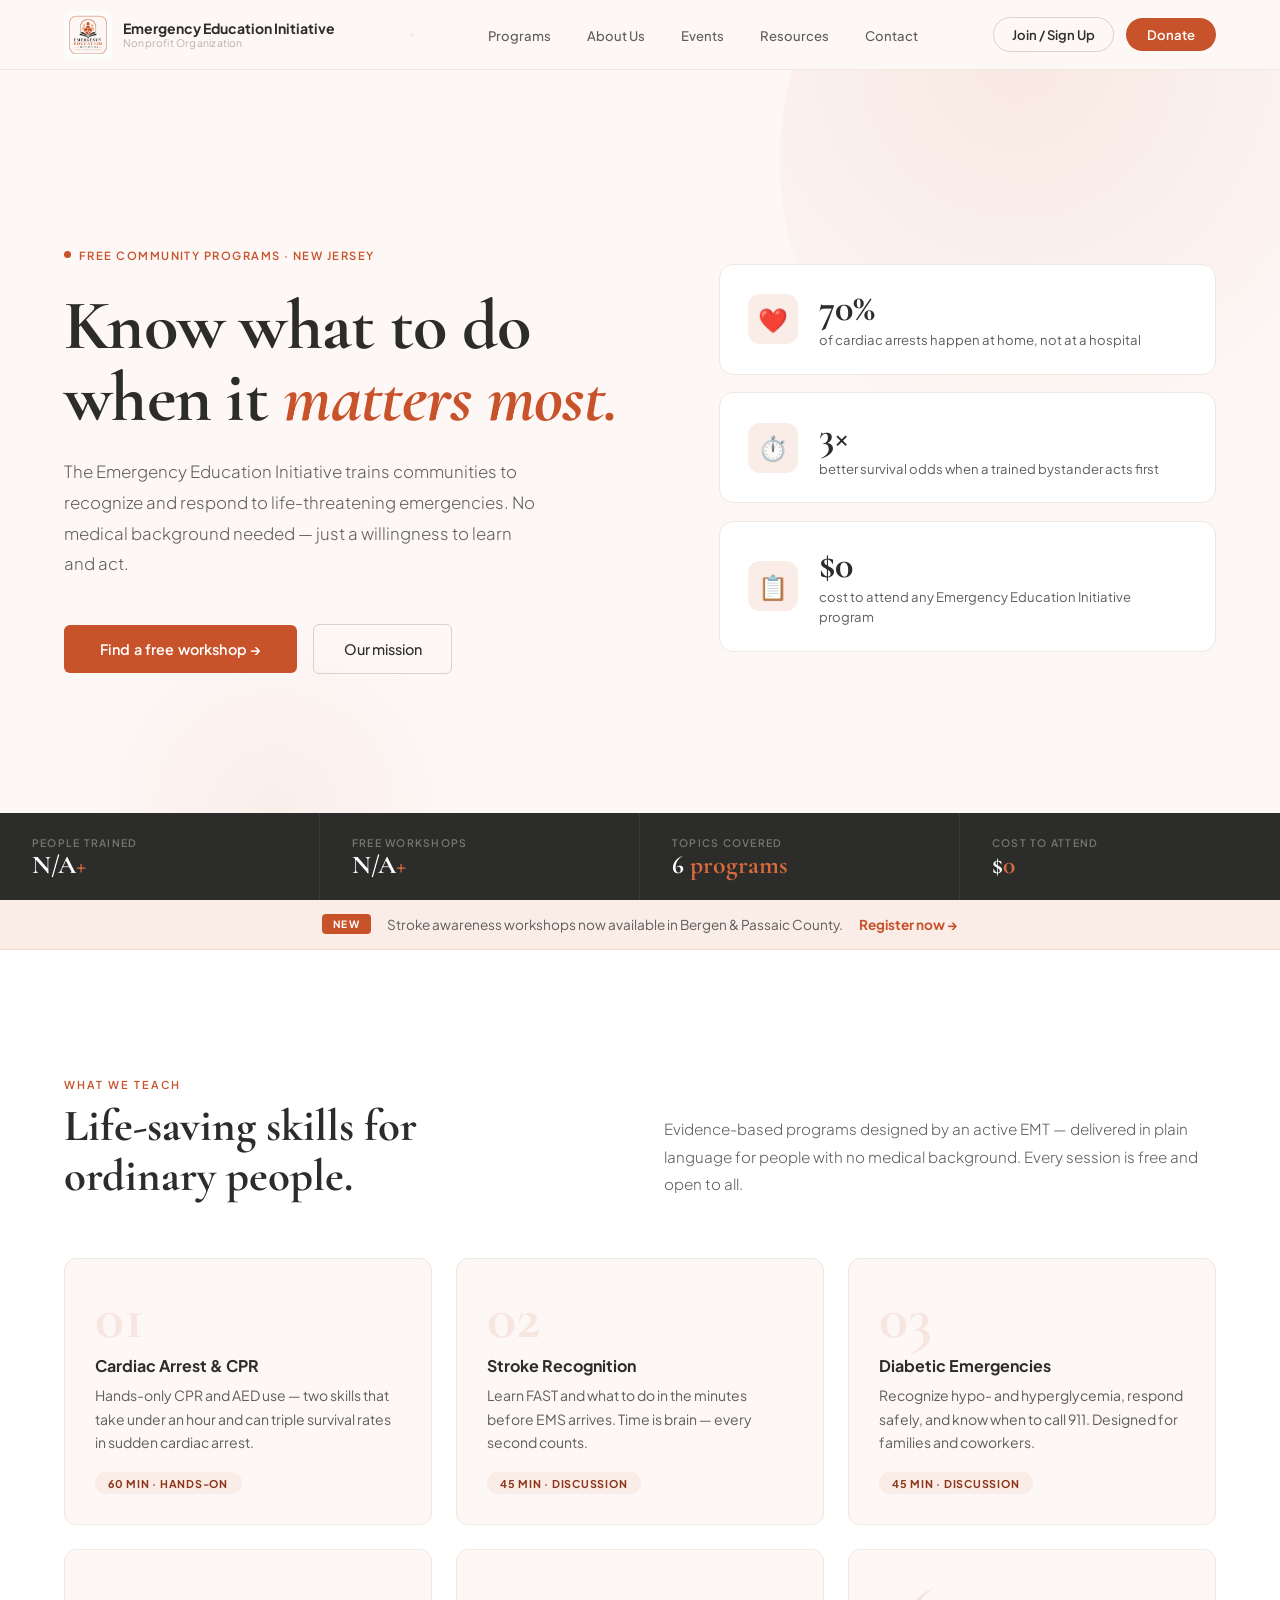
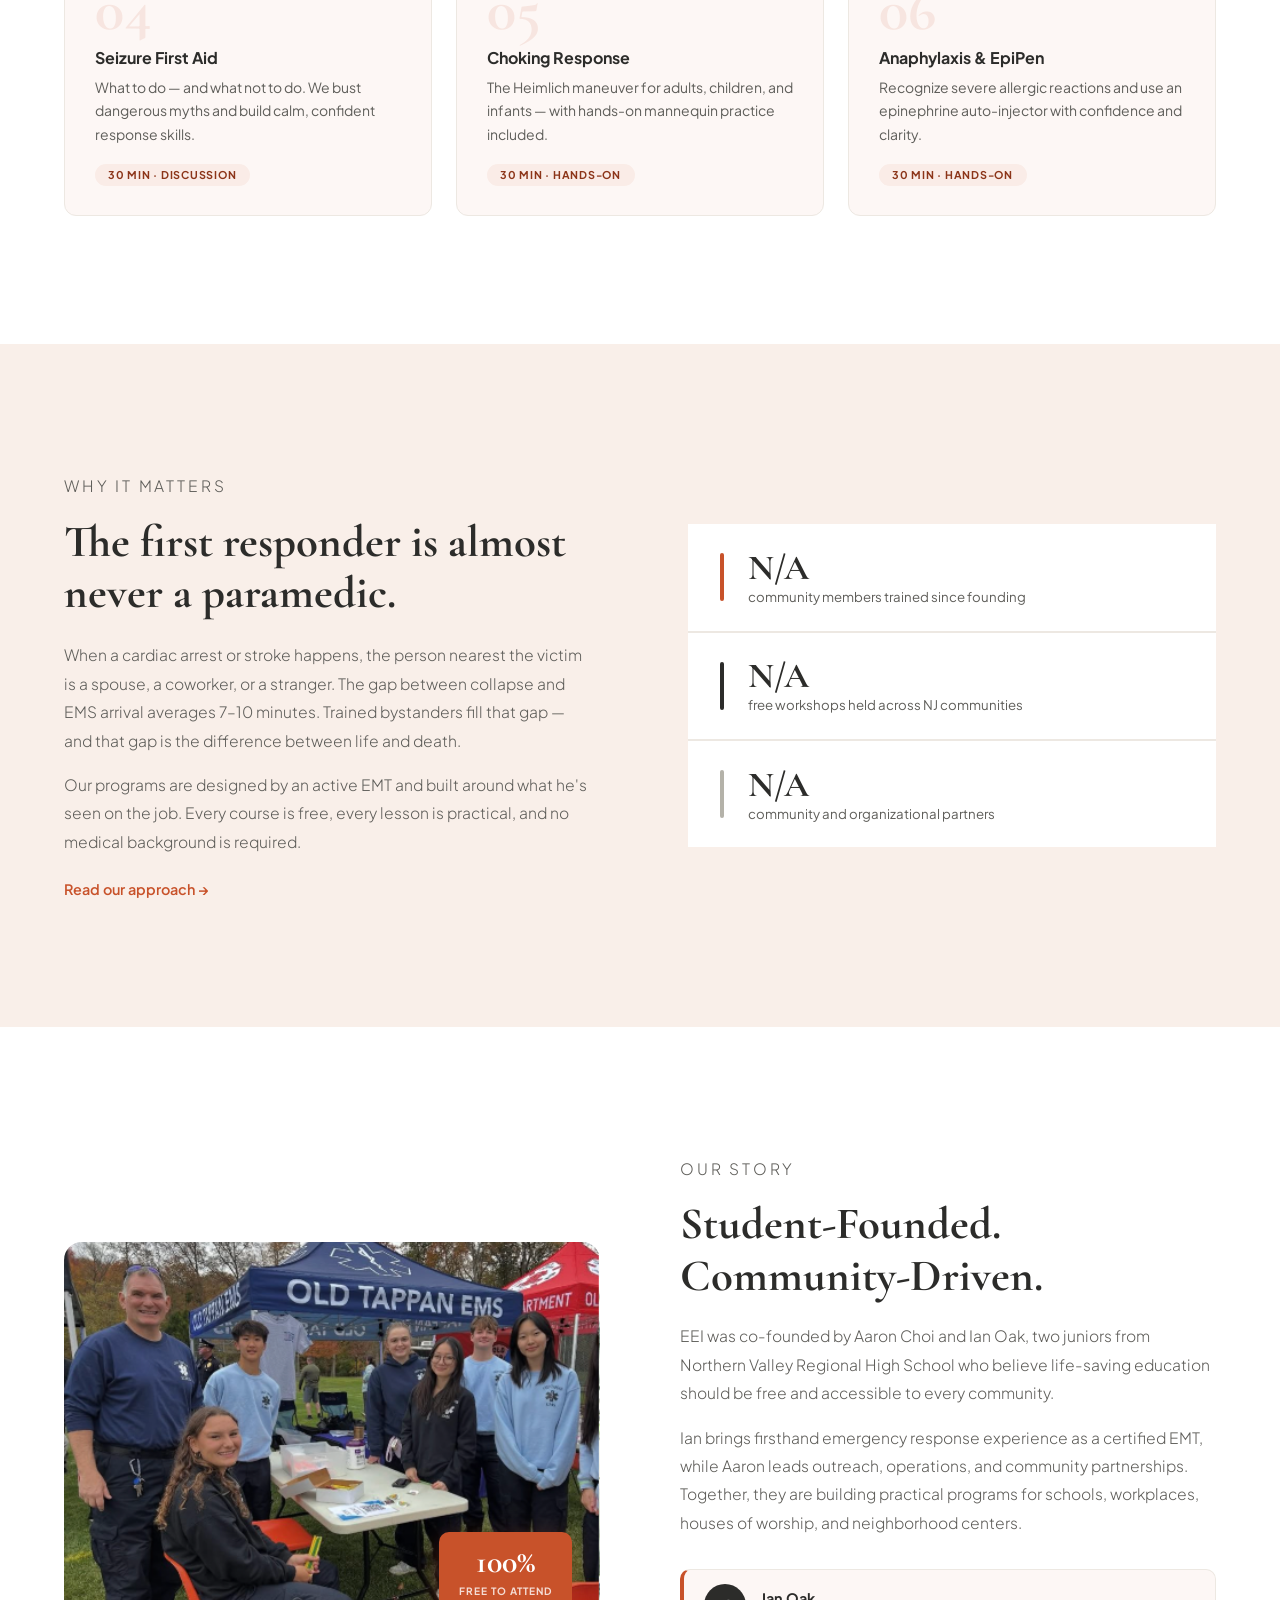
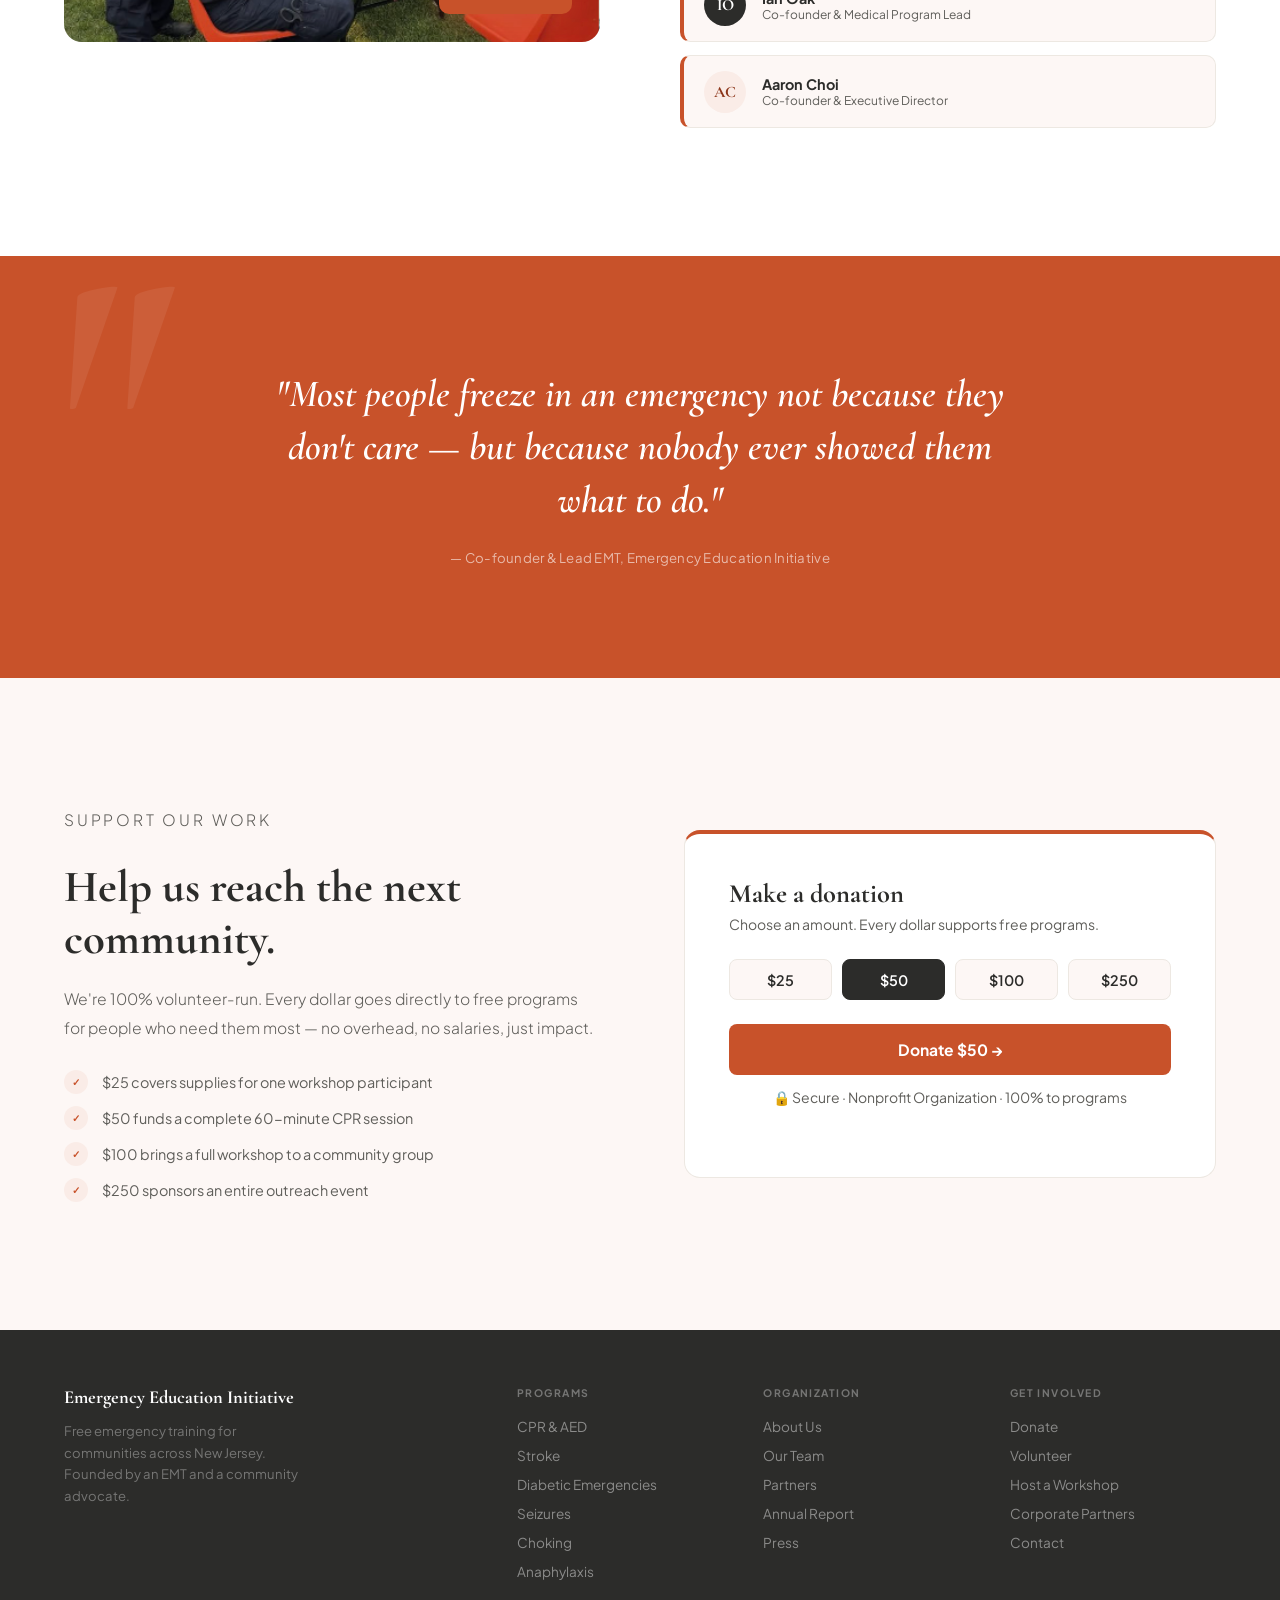
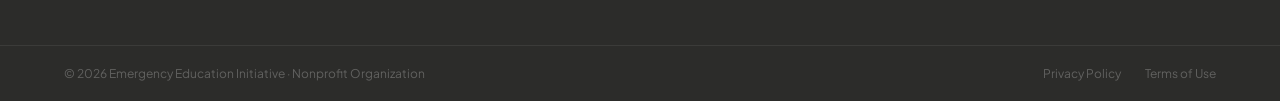
==== index.html @ 854fc61e "Add favicon and wire up the contact form to send real email Adds a square favicon/apple-touch-icon g" ====
<!DOCTYPE html>
<html lang="en">
<head>
<meta charset="UTF-8">
<meta name="viewport" content="width=device-width, initial-scale=1.0">
<title>Emergency Education Initiative</title>
<link rel="icon" type="image/png" href="images/favicon.png">
<link rel="apple-touch-icon" href="images/apple-touch-icon.png">
<link rel="preconnect" href="https://fonts.googleapis.com">
<link href="https://fonts.googleapis.com/css2?family=Cormorant+Garamond:ital,wght@0,400;0,600;0,700;1,400;1,600;1,700&family=Plus+Jakarta+Sans:wght@300;400;500;600;700&display=swap" rel="stylesheet">
<style>
*,*::before,*::after{box-sizing:border-box;margin:0;padding:0}
:root{
  --slate:#2C2C2A;
  --slate-mid:#5F5E5A;
  --slate-light:#B4B2A9;
  --slate-tint:#F1EFE8;
  --coral:#C8522A;
  --coral-dark:#8C3519;
  --coral-mid:#D96A3E;
  --coral-light:#EDA07E;
  --coral-tint:#FAECE7;
  --blush:#FDF7F5;
  --blush-mid:#F9EFE9;
  --white:#ffffff;
  --border:#EDE8E2;
  --border-strong:#D9D2C8;
}
html{scroll-behavior:smooth}
body{font-family:'Plus Jakarta Sans',sans-serif;background:var(--blush);color:var(--slate);overflow-x:hidden}

nav{
  position:fixed;top:0;left:0;right:0;z-index:100;
  background:rgba(253,247,245,0.97);backdrop-filter:blur(12px);
  border-bottom:1px solid var(--border);
  height:70px;display:flex;align-items:center;justify-content:space-between;
  padding:0 4rem;
}
.nav-brand{display:flex;align-items:center;gap:11px;text-decoration:none}
.nav-logo{width:48px;height:48px;object-fit:contain;display:block;flex-shrink:0;border-radius:8px}
.nav-wordmark{font-size:.875rem;font-weight:700;color:var(--slate);line-height:1.2}
.nav-wordmark small{display:block;font-size:.65rem;font-weight:400;color:var(--slate-light);letter-spacing:.02em}
.nav-links{display:flex;gap:2.25rem;list-style:none}
.nav-links a{font-size:.82rem;font-weight:500;color:var(--slate-mid);text-decoration:none;transition:color .2s}
.nav-links a:hover{color:var(--slate)}
.nav-actions{display:flex;gap:.75rem;align-items:center}
.btn-ghost-nav{font-size:.82rem;font-weight:600;color:var(--slate);background:none;border:1.5px solid var(--border-strong);padding:.5rem 1.15rem;cursor:pointer;border-radius:999px;transition:all .2s;text-decoration:none}
.btn-ghost-nav:hover{border-color:var(--slate-mid)}
.btn-coral-nav{font-size:.82rem;font-weight:600;color:var(--white);background:var(--coral);border:none;padding:.5rem 1.3rem;cursor:pointer;border-radius:999px;transition:background .2s;text-decoration:none}
.btn-coral-nav:hover{background:var(--coral-dark)}

.hero{padding-top:70px;min-height:100vh;background:var(--blush);position:relative;overflow:hidden;display:grid;grid-template-rows:1fr auto}
.hero-bg-circle{position:absolute;top:-180px;right:-180px;width:680px;height:680px;border-radius:50%;background:radial-gradient(circle at 35% 35%,rgba(200,82,42,0.09),transparent 65%);pointer-events:none}
.hero-bg-circle2{position:absolute;bottom:-120px;left:5%;width:420px;height:420px;border-radius:50%;background:radial-gradient(circle,rgba(200,82,42,0.05),transparent 65%);pointer-events:none}
.hero-body{display:grid;grid-template-columns:1.1fr 0.9fr;gap:3rem;padding:5.5rem 4rem 3.5rem;align-items:center;position:relative;z-index:1}
.hero-left{animation:fadeUp .85s ease both}
.hero-eyebrow{display:inline-flex;align-items:center;gap:8px;font-size:.7rem;font-weight:600;letter-spacing:.13em;text-transform:uppercase;color:var(--coral);margin-bottom:1.75rem}
.hero-eyebrow-dot{width:7px;height:7px;border-radius:50%;background:var(--coral);animation:blink 2.4s ease-in-out infinite}
.hero-h1{font-family:'Cormorant Garamond',serif;font-size:clamp(3.2rem,5.5vw,5.4rem);font-weight:700;line-height:1.02;color:var(--slate);margin-bottom:1.5rem;letter-spacing:-.01em}
.hero-h1 .italic{font-style:italic;color:var(--coral)}
.hero-desc{font-size:1.05rem;font-weight:300;line-height:1.82;color:var(--slate-mid);max-width:480px;margin-bottom:2.75rem}
.hero-ctas{display:flex;gap:1rem;align-items:center;flex-wrap:wrap}
.btn-primary{display:inline-block;background:var(--coral);color:var(--white);border:none;padding:.95rem 2.25rem;cursor:pointer;font-family:'Plus Jakarta Sans',sans-serif;font-size:.9rem;font-weight:600;border-radius:6px;transition:all .22s;letter-spacing:.01em;text-decoration:none}
.btn-primary:hover{background:var(--coral-dark);transform:translateY(-2px);box-shadow:0 8px 24px rgba(200,82,42,.25)}
.btn-secondary{display:inline-block;background:transparent;color:var(--slate);border:1.5px solid var(--border-strong);padding:.95rem 1.85rem;cursor:pointer;font-family:'Plus Jakarta Sans',sans-serif;font-size:.9rem;font-weight:500;border-radius:6px;transition:all .22s;text-decoration:none}
.btn-secondary:hover{border-color:var(--slate-mid)}
.hero-right{display:flex;flex-direction:column;gap:1.1rem;animation:fadeUp .85s .18s ease both}
.stat-card{background:var(--white);border:1px solid var(--border);border-radius:14px;padding:1.5rem 1.75rem;display:flex;align-items:center;gap:1.3rem;transition:box-shadow .22s,border-color .22s}
.stat-card:hover{box-shadow:0 8px 28px rgba(0,0,0,.07);border-color:var(--coral-light)}
.stat-icon-box{width:50px;height:50px;border-radius:12px;background:var(--coral-tint);display:flex;align-items:center;justify-content:center;font-size:1.5rem;flex-shrink:0}
.stat-number{font-family:'Cormorant Garamond',serif;font-size:2.4rem;font-weight:700;color:var(--slate);line-height:1}
.stat-desc{font-size:.82rem;color:var(--slate-mid);line-height:1.5;margin-top:3px}
.hero-strip{display:grid;grid-template-columns:repeat(4,1fr);background:var(--slate);position:relative;z-index:1}
.hs-cell{padding:1.4rem 2rem;border-right:1px solid rgba(255,255,255,.07);display:flex;flex-direction:column;gap:.2rem}
.hs-cell:last-child{border:none}
.hs-label{font-size:.65rem;font-weight:600;letter-spacing:.12em;text-transform:uppercase;color:rgba(255,255,255,.35)}
.hs-val{font-family:'Cormorant Garamond',serif;font-size:1.6rem;font-weight:700;color:var(--white);line-height:1}
.hs-val span{color:var(--coral-mid)}

.announce{background:var(--coral-tint);border-bottom:1px solid rgba(200,82,42,.15);padding:.9rem 4rem;display:flex;align-items:center;justify-content:center;gap:1rem}
.ann-badge{background:var(--coral);color:var(--white);font-size:.63rem;font-weight:700;letter-spacing:.1em;text-transform:uppercase;padding:.25rem .7rem;border-radius:4px;flex-shrink:0}
.ann-text{font-size:.85rem;color:var(--slate-mid)}
.ann-link{font-size:.85rem;font-weight:700;color:var(--coral);text-decoration:none;white-space:nowrap}
.ann-link:hover{color:var(--coral-dark)}

.programs{padding:8rem 4rem;background:var(--white)}
.section-eyebrow{font-size:.68rem;font-weight:600;letter-spacing:.18em;text-transform:uppercase;color:var(--coral);margin-bottom:.65rem}
.section-h2{font-family:'Cormorant Garamond',serif;font-size:clamp(2rem,3.5vw,3.2rem);font-weight:700;color:var(--slate);line-height:1.12}
.programs-header{display:grid;grid-template-columns:1fr 1fr;gap:3rem;align-items:end;margin-bottom:3.5rem}
.programs-header-right{font-size:.95rem;font-weight:300;line-height:1.8;color:var(--slate-mid);padding-bottom:.25rem}
.prog-grid{display:grid;grid-template-columns:repeat(3,1fr);gap:1.5rem}
.prog-card{border:1.5px solid var(--border);border-radius:12px;padding:1.85rem;position:relative;overflow:hidden;transition:all .25s;cursor:default;background:var(--blush)}
.prog-card::after{content:'';position:absolute;bottom:0;left:0;right:0;height:3px;background:linear-gradient(90deg,var(--coral),var(--coral-light));transform:scaleX(0);transform-origin:left;transition:transform .3s ease}
.prog-card:hover{transform:translateY(-4px);box-shadow:0 12px 32px rgba(0,0,0,.07);border-color:var(--coral-light);background:var(--white)}
.prog-card:hover::after{transform:scaleX(1)}
.prog-card-num{font-family:'Cormorant Garamond',serif;font-size:3.8rem;font-weight:700;color:rgba(200,82,42,.1);line-height:1;margin-bottom:.4rem}
.prog-card h3{font-size:1rem;font-weight:700;color:var(--slate);margin-bottom:.5rem}
.prog-card p{font-size:.875rem;color:var(--slate-mid);line-height:1.68}
.prog-pill{display:inline-flex;align-items:center;margin-top:1.1rem;font-size:.67rem;font-weight:700;letter-spacing:.07em;text-transform:uppercase;background:var(--coral-tint);color:var(--coral-dark);padding:.28rem .85rem;border-radius:999px}

.why{padding:8rem 4rem;background:var(--blush-mid);display:grid;grid-template-columns:1fr 1fr;gap:6rem;align-items:center}
.why-left h2{font-family:'Cormorant Garamond',serif;font-size:clamp(2rem,3.5vw,3rem);font-weight:700;color:var(--slate);line-height:1.15;margin-bottom:1.35rem}
.why-left p{font-size:.975rem;font-weight:300;line-height:1.82;color:var(--slate-mid);margin-bottom:1rem}
.learn-link{display:inline-flex;align-items:center;gap:.5rem;font-size:.9rem;font-weight:600;color:var(--coral);text-decoration:none;margin-top:.5rem;transition:gap .2s}
.learn-link:hover{gap:.85rem}
.why-right{display:flex;flex-direction:column;gap:2px;background:var(--border)}
.why-stat{background:var(--white);padding:1.6rem 2rem;display:flex;align-items:center;gap:1.5rem}
.why-bar{width:4px;height:48px;border-radius:2px;flex-shrink:0}
.why-bar-coral{background:var(--coral)}
.why-bar-slate{background:var(--slate)}
.why-bar-light{background:var(--slate-light)}
.why-stat-num{font-family:'Cormorant Garamond',serif;font-size:2.2rem;font-weight:700;color:var(--slate);line-height:1}
.why-stat-label{font-size:.83rem;color:var(--slate-mid);margin-top:3px}

.about{padding:8rem 4rem;background:var(--white);display:grid;grid-template-columns:1fr 1fr;gap:5rem;align-items:center}
.about-visual{position:relative}
.about-img{background:var(--slate);border-radius:18px;height:400px;display:flex;align-items:center;justify-content:center;position:relative;overflow:hidden}
.about-img img{width:100%;height:100%;object-fit:cover;display:block}
.about-img-texture{position:absolute;inset:0;background-image:radial-gradient(circle,rgba(255,255,255,.05) 1px,transparent 1px);background-size:22px 22px}
.about-img-letter{font-family:'Cormorant Garamond',serif;font-size:11rem;font-weight:700;font-style:italic;color:rgba(255,255,255,.06);user-select:none;position:relative;z-index:1}
.about-badge{position:absolute;bottom:1.75rem;right:1.75rem;background:var(--coral);border-radius:10px;padding:.9rem 1.25rem;text-align:center;box-shadow:0 8px 24px rgba(200,82,42,.35)}
.about-badge strong{display:block;font-family:'Cormorant Garamond',serif;font-size:2rem;font-weight:700;color:var(--white);line-height:1}
.about-badge span{font-size:.63rem;font-weight:700;color:rgba(255,255,255,.8);letter-spacing:.1em;text-transform:uppercase}
.about-img::before{content:'';position:absolute;inset:-12px;border-radius:22px;border:1.5px solid var(--coral-tint);z-index:-1}
.about-text h2{font-family:'Cormorant Garamond',serif;font-size:clamp(2rem,3.5vw,3rem);font-weight:700;color:var(--slate);line-height:1.15;margin-bottom:1.25rem}
.about-text p{font-size:.975rem;font-weight:300;line-height:1.82;color:var(--slate-mid);margin-bottom:1rem}
.founders{display:flex;flex-direction:column;gap:.85rem;margin-top:2rem}
.founder-card{display:flex;align-items:center;gap:1rem;background:var(--blush);border:1px solid var(--border);border-radius:10px;padding:.9rem 1.25rem;border-left:4px solid var(--coral);transition:box-shadow .2s}
.founder-card:hover{box-shadow:0 4px 16px rgba(0,0,0,.06)}
.founder-av{width:42px;height:42px;border-radius:50%;display:flex;align-items:center;justify-content:center;font-family:'Cormorant Garamond',serif;font-size:1rem;font-weight:700;flex-shrink:0}
.av1{background:var(--slate);color:var(--white)}
.av2{background:var(--coral-tint);color:var(--coral-dark)}
.founder-name{font-size:.9rem;font-weight:700;color:var(--slate)}
.founder-role{font-size:.75rem;color:var(--slate-mid)}

.pullquote{background:var(--coral);padding:7rem 4rem;text-align:center;position:relative;overflow:hidden}
.pq-deco{position:absolute;left:2.5rem;top:-2rem;font-family:'Cormorant Garamond',serif;font-size:22rem;font-weight:700;font-style:italic;color:rgba(255,255,255,.07);line-height:1;pointer-events:none;user-select:none}
.pq-quote{font-family:'Cormorant Garamond',serif;font-style:italic;font-size:clamp(1.6rem,3vw,2.6rem);font-weight:600;color:var(--white);max-width:740px;margin:0 auto 1.35rem;line-height:1.38;position:relative;z-index:1}
.pq-attr{font-size:.83rem;color:rgba(255,255,255,.6);position:relative;z-index:1;letter-spacing:.02em}

.donate{padding:8rem 4rem;background:var(--blush);display:grid;grid-template-columns:1fr 1fr;gap:5.5rem;align-items:center}
.donate-left h2{font-family:'Cormorant Garamond',serif;font-size:clamp(2rem,3.5vw,3rem);font-weight:700;color:var(--slate);line-height:1.15;margin-bottom:1.25rem}
.donate-left p{font-size:.975rem;font-weight:300;line-height:1.82;color:var(--slate-mid);margin-bottom:1.75rem}
.impact-items{display:flex;flex-direction:column;gap:.75rem}
.impact-item{display:flex;align-items:center;gap:.9rem;font-size:.9rem;color:var(--slate-mid)}
.impact-check{width:24px;height:24px;border-radius:50%;background:var(--coral-tint);display:flex;align-items:center;justify-content:center;flex-shrink:0}
.impact-check::before{content:'✓';font-size:.65rem;font-weight:800;color:var(--coral)}
.donate-right{background:var(--white);border:1.5px solid var(--border);border-radius:16px;padding:2.75rem;border-top:4px solid var(--coral)}
.donate-right h3{font-family:'Cormorant Garamond',serif;font-size:1.65rem;font-weight:700;color:var(--slate);margin-bottom:.3rem}
.donate-right>p{font-size:.875rem;color:var(--slate-mid);margin-bottom:1.65rem}
.tiers{display:grid;grid-template-columns:repeat(4,1fr);gap:.6rem;margin-bottom:1.5rem}
.tier{padding:.65rem .25rem;border:1.5px solid var(--border);background:var(--blush);cursor:pointer;text-align:center;font-family:'Plus Jakarta Sans',sans-serif;font-size:.9rem;font-weight:600;color:var(--slate);border-radius:8px;transition:all .2s}
.tier:hover,.tier.active{background:var(--slate);color:var(--white);border-color:var(--slate)}
.give-btn{display:block;width:100%;padding:1rem;background:var(--coral);color:var(--white);border:none;border-radius:8px;cursor:pointer;font-family:'Plus Jakarta Sans',sans-serif;font-size:.975rem;font-weight:700;transition:background .2s;text-align:center;text-decoration:none}
.give-btn:hover{background:var(--coral-dark)}
.secure{font-size:.72rem;color:var(--slate-light);text-align:center;margin-top:.85rem}

footer{background:var(--slate)}
.footer-main{padding:3.5rem 4rem;display:grid;grid-template-columns:2fr 1fr 1fr 1fr;gap:2.5rem}
.footer-brand p{font-family:'Cormorant Garamond',serif;font-size:1.15rem;font-weight:700;color:var(--white);margin-bottom:.75rem}
.footer-brand span{font-size:.82rem;color:rgba(255,255,255,.35);line-height:1.65;display:block;max-width:240px}
.footer-col h4{font-size:.65rem;font-weight:700;letter-spacing:.14em;text-transform:uppercase;color:rgba(255,255,255,.35);margin-bottom:1rem}
.footer-col ul{list-style:none}
.footer-col li{margin-bottom:.5rem}
.footer-col a{font-size:.85rem;color:rgba(255,255,255,.45);text-decoration:none;transition:color .2s}
.footer-col a:hover{color:rgba(255,255,255,.85)}
.footer-bottom{border-top:1px solid rgba(255,255,255,.07);padding:1.25rem 4rem;display:flex;justify-content:space-between;align-items:center}
.footer-bottom p,.footer-bottom a{font-size:.75rem;color:rgba(255,255,255,.25);text-decoration:none}
.footer-bottom a:hover{color:rgba(255,255,255,.5)}
.fb-links{display:flex;gap:1.5rem}

@keyframes fadeUp{from{opacity:0;transform:translateY(22px)}to{opacity:1;transform:translateY(0)}}
@keyframes blink{0%,100%{opacity:1}50%{opacity:.3}}
</style>
<link rel="stylesheet" href="css/responsive.css">
</head>
<body>

<nav>
  <a class="nav-brand" href="index.html">
    <img class="nav-logo" src="images/logo.png" alt="Emergency Education Initiative logo">
    <div class="nav-wordmark">Emergency Education Initiative<small>Nonprofit Organization</small></div>
  </a>
  <button class="nav-toggle" aria-label="Toggle menu" aria-expanded="false"><span></span><span></span><span></span></button>
  <ul class="nav-links">
    <li><a href="programs.html">Programs</a></li>
    <li><a href="about.html">About Us</a></li>
    <li><a href="events.html">Events</a></li>
    <li><a href="resources.html">Resources</a></li>
    <li><a href="contact.html">Contact</a></li>
  </ul>
  <div class="nav-actions">
    <a href="contact.html" class="btn-ghost-nav">Join / Sign Up</a>
    <a href="donate.html" class="btn-coral-nav">Donate</a>
  </div>
</nav>

<section class="hero">
  <div class="hero-bg-circle"></div>
  <div class="hero-bg-circle2"></div>
  <div class="hero-body">
    <div class="hero-left">
      <div class="hero-eyebrow">
        <span class="hero-eyebrow-dot"></span>
        Free community programs · New Jersey
      </div>
      <h1 class="hero-h1">Know what to do<br>when it <span class="italic">matters most.</span></h1>
      <p class="hero-desc">The Emergency Education Initiative trains communities to recognize and respond to life-threatening emergencies. No medical background needed — just a willingness to learn and act.</p>
      <div class="hero-ctas">
        <a href="events.html" class="btn-primary">Find a free workshop →</a>
        <a href="about.html" class="btn-secondary">Our mission</a>
      </div>
    </div>
    <div class="hero-right">
      <div class="stat-card">
        <div class="stat-icon-box">❤️</div>
        <div><div class="stat-number">70%</div><div class="stat-desc">of cardiac arrests happen at home, not at a hospital</div></div>
      </div>
      <div class="stat-card">
        <div class="stat-icon-box">⏱️</div>
        <div><div class="stat-number">3×</div><div class="stat-desc">better survival odds when a trained bystander acts first</div></div>
      </div>
      <div class="stat-card">
        <div class="stat-icon-box">📋</div>
        <div><div class="stat-number">$0</div><div class="stat-desc">cost to attend any Emergency Education Initiative program</div></div>
      </div>
    </div>
  </div>
  <div class="hero-strip">
    <div class="hs-cell"><div class="hs-label">People trained</div><div class="hs-val">N/A<span>+</span></div></div>
    <div class="hs-cell"><div class="hs-label">Free workshops</div><div class="hs-val">N/A<span>+</span></div></div>
    <div class="hs-cell"><div class="hs-label">Topics covered</div><div class="hs-val">6<span> programs</span></div></div>
    <div class="hs-cell"><div class="hs-label">Cost to attend</div><div class="hs-val">$<span>0</span></div></div>
  </div>
</section>

<div class="announce">
  <span class="ann-badge">New</span>
  <span class="ann-text">Stroke awareness workshops now available in Bergen &amp; Passaic County.</span>
  <a href="contact.html" class="ann-link">Register now →</a>
</div>

<section class="programs">
  <div class="programs-header">
    <div>
      <p class="section-eyebrow">What we teach</p>
      <h2 class="section-h2">Life-saving skills for<br>ordinary people.</h2>
    </div>
    <p class="programs-header-right">Evidence-based programs designed by an active EMT — delivered in plain language for people with no medical background. Every session is free and open to all.</p>
  </div>
  <div class="prog-grid">
    <div class="prog-card"><div class="prog-card-num">01</div><h3>Cardiac Arrest &amp; CPR</h3><p>Hands-only CPR and AED use — two skills that take under an hour and can triple survival rates in sudden cardiac arrest.</p><span class="prog-pill">60 min · Hands-on</span></div>
    <div class="prog-card"><div class="prog-card-num">02</div><h3>Stroke Recognition</h3><p>Learn FAST and what to do in the minutes before EMS arrives. Time is brain — every second counts.</p><span class="prog-pill">45 min · Discussion</span></div>
    <div class="prog-card"><div class="prog-card-num">03</div><h3>Diabetic Emergencies</h3><p>Recognize hypo- and hyperglycemia, respond safely, and know when to call 911. Designed for families and coworkers.</p><span class="prog-pill">45 min · Discussion</span></div>
    <div class="prog-card"><div class="prog-card-num">04</div><h3>Seizure First Aid</h3><p>What to do — and what not to do. We bust dangerous myths and build calm, confident response skills.</p><span class="prog-pill">30 min · Discussion</span></div>
    <div class="prog-card"><div class="prog-card-num">05</div><h3>Choking Response</h3><p>The Heimlich maneuver for adults, children, and infants — with hands-on mannequin practice included.</p><span class="prog-pill">30 min · Hands-on</span></div>
    <div class="prog-card"><div class="prog-card-num">06</div><h3>Anaphylaxis &amp; EpiPen</h3><p>Recognize severe allergic reactions and use an epinephrine auto-injector with confidence and clarity.</p><span class="prog-pill">30 min · Hands-on</span></div>
  </div>
</section>

<section class="why">
  <div class="why-left">
    <p class="section-eyebrow">Why it matters</p>
    <h2>The first responder is almost never a paramedic.</h2>
    <p>When a cardiac arrest or stroke happens, the person nearest the victim is a spouse, a coworker, or a stranger. The gap between collapse and EMS arrival averages 7–10 minutes. Trained bystanders fill that gap — and that gap is the difference between life and death.</p>
    <p>Our programs are designed by an active EMT and built around what he's seen on the job. Every course is free, every lesson is practical, and no medical background is required.</p>
    <a href="about.html" class="learn-link">Read our approach →</a>
  </div>
  <div class="why-right">
    <div class="why-stat"><div class="why-bar why-bar-coral"></div><div><div class="why-stat-num">N/A</div><div class="why-stat-label">community members trained since founding</div></div></div>
    <div class="why-stat"><div class="why-bar why-bar-slate"></div><div><div class="why-stat-num">N/A</div><div class="why-stat-label">free workshops held across NJ communities</div></div></div>
    <div class="why-stat"><div class="why-bar why-bar-light"></div><div><div class="why-stat-num">N/A</div><div class="why-stat-label">community and organizational partners</div></div></div>
  </div>
</section>

<section class="about">
  <div class="about-visual">
    <div class="about-img">
      <img src="images/event1.jpg" alt="EEI team at Old Tappan EMS event">
      <div class="about-badge"><strong>100%</strong><span>Free to attend</span></div>
    </div>
  </div>
  <div class="about-text">
    <p class="section-eyebrow">Our story</p>
    <h2>Student-Founded. Community-Driven.</h2>
    <p>EEI was co-founded by Aaron Choi and Ian Oak, two juniors from Northern Valley Regional High School who believe life-saving education should be free and accessible to every community.</p>
    <p>Ian brings firsthand emergency response experience as a certified EMT, while Aaron leads outreach, operations, and community partnerships. Together, they are building practical programs for schools, workplaces, houses of worship, and neighborhood centers.</p>
    <div class="founders">
      <div class="founder-card"><div class="founder-av av1">IO</div><div><div class="founder-name">Ian Oak</div><div class="founder-role">Co-founder &amp; Medical Program Lead</div></div></div>
      <div class="founder-card"><div class="founder-av av2">AC</div><div><div class="founder-name">Aaron Choi</div><div class="founder-role">Co-founder &amp; Executive Director</div></div></div>
    </div>
  </div>
</section>

<section class="pullquote">
  <div class="pq-deco">"</div>
  <p class="pq-quote">"Most people freeze in an emergency not because they don't care — but because nobody ever showed them what to do."</p>
  <p class="pq-attr">— Co-founder &amp; Lead EMT, Emergency Education Initiative</p>
</section>

<section class="donate">
  <div class="donate-left">
    <p class="section-eyebrow">Support our work</p>
    <h2>Help us reach the next community.</h2>
    <p>We're 100% volunteer-run. Every dollar goes directly to free programs for people who need them most — no overhead, no salaries, just impact.</p>
    <div class="impact-items">
      <div class="impact-item"><div class="impact-check"></div>$25 covers supplies for one workshop participant</div>
      <div class="impact-item"><div class="impact-check"></div>$50 funds a complete 60-minute CPR session</div>
      <div class="impact-item"><div class="impact-check"></div>$100 brings a full workshop to a community group</div>
      <div class="impact-item"><div class="impact-check"></div>$250 sponsors an entire outreach event</div>
    </div>
  </div>
  <div class="donate-right">
    <h3>Make a donation</h3>
    <p>Choose an amount. Every dollar supports free programs.</p>
    <div class="tiers">
      <button class="tier">$25</button>
      <button class="tier active">$50</button>
      <button class="tier">$100</button>
      <button class="tier">$250</button>
    </div>
    <a href="donate.html" class="give-btn">Donate $50 →</a>
    <p class="secure">🔒 Secure · Nonprofit Organization · 100% to programs</p>
  </div>
</section>

<footer>
  <div class="footer-main">
    <div class="footer-brand">
      <p>Emergency Education Initiative</p>
      <span>Free emergency training for communities across New Jersey. Founded by an EMT and a community advocate.</span>
    </div>
    <div class="footer-col">
      <h4>Programs</h4>
      <ul>
        <li><a href="programs.html">CPR &amp; AED</a></li>
        <li><a href="programs.html">Stroke</a></li>
        <li><a href="programs.html">Diabetic Emergencies</a></li>
        <li><a href="programs.html">Seizures</a></li>
        <li><a href="programs.html">Choking</a></li>
        <li><a href="programs.html">Anaphylaxis</a></li>
      </ul>
    </div>
    <div class="footer-col">
      <h4>Organization</h4>
      <ul>
        <li><a href="about.html">About Us</a></li>
        <li><a href="about.html">Our Team</a></li>
        <li><a href="#">Partners</a></li>
        <li><a href="#">Annual Report</a></li>
        <li><a href="#">Press</a></li>
      </ul>
    </div>
    <div class="footer-col">
      <h4>Get Involved</h4>
      <ul>
        <li><a href="donate.html">Donate</a></li>
        <li><a href="contact.html">Volunteer</a></li>
        <li><a href="contact.html">Host a Workshop</a></li>
        <li><a href="#">Corporate Partners</a></li>
        <li><a href="contact.html">Contact</a></li>
      </ul>
    </div>
  </div>
  <div class="footer-bottom">
    <p>© 2026 Emergency Education Initiative · Nonprofit Organization</p>
    <div class="fb-links"><a href="#">Privacy Policy</a><a href="#">Terms of Use</a></div>
  </div>
</footer>

<script>
const tiers=document.querySelectorAll('.tier');
const giveBtn=document.querySelector('.give-btn');
tiers.forEach(t=>{
  t.addEventListener('click',()=>{
    tiers.forEach(x=>x.classList.remove('active'));
    t.classList.add('active');
    giveBtn.textContent=`Donate ${t.textContent} →`;
  });
});

document.querySelector('.nav-toggle').addEventListener('click',function(){
  const open=document.querySelector('nav').classList.toggle('nav-open');
  this.setAttribute('aria-expanded',open);
});
</script>
</body>
</html>
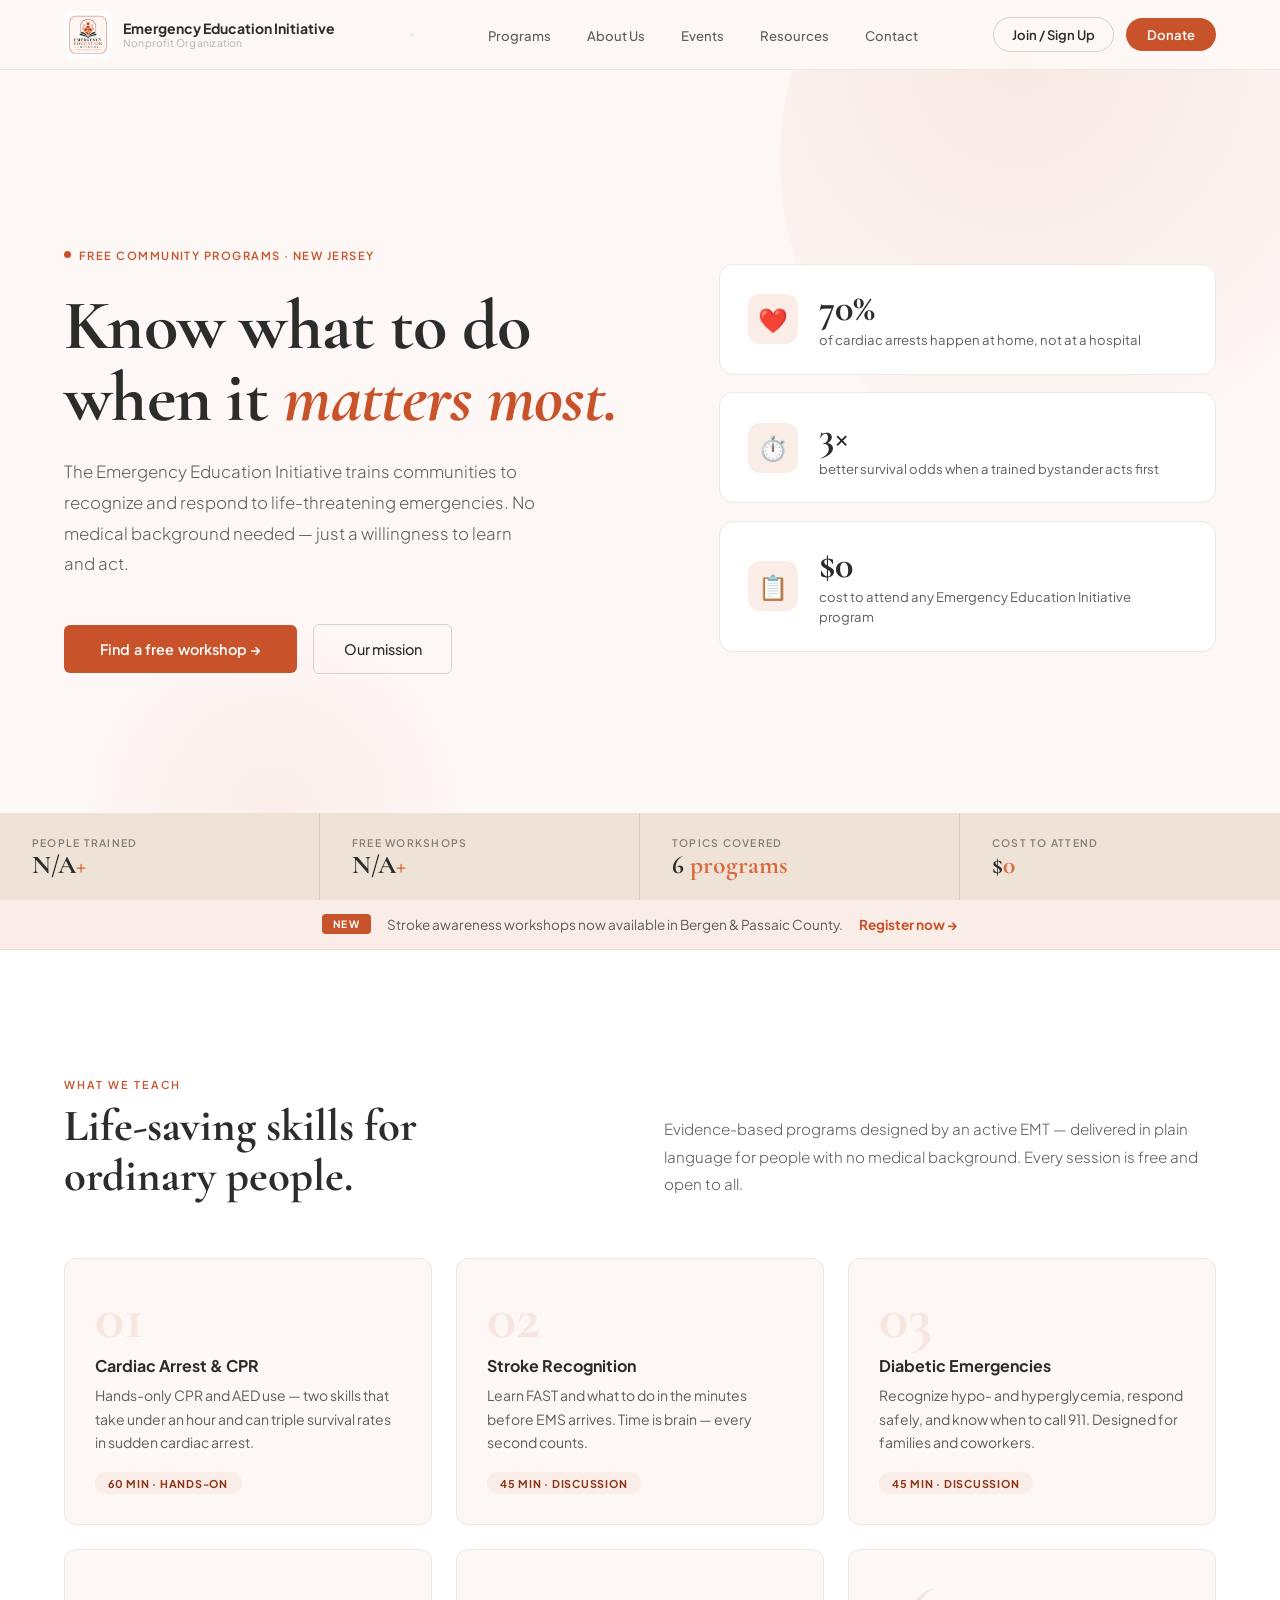
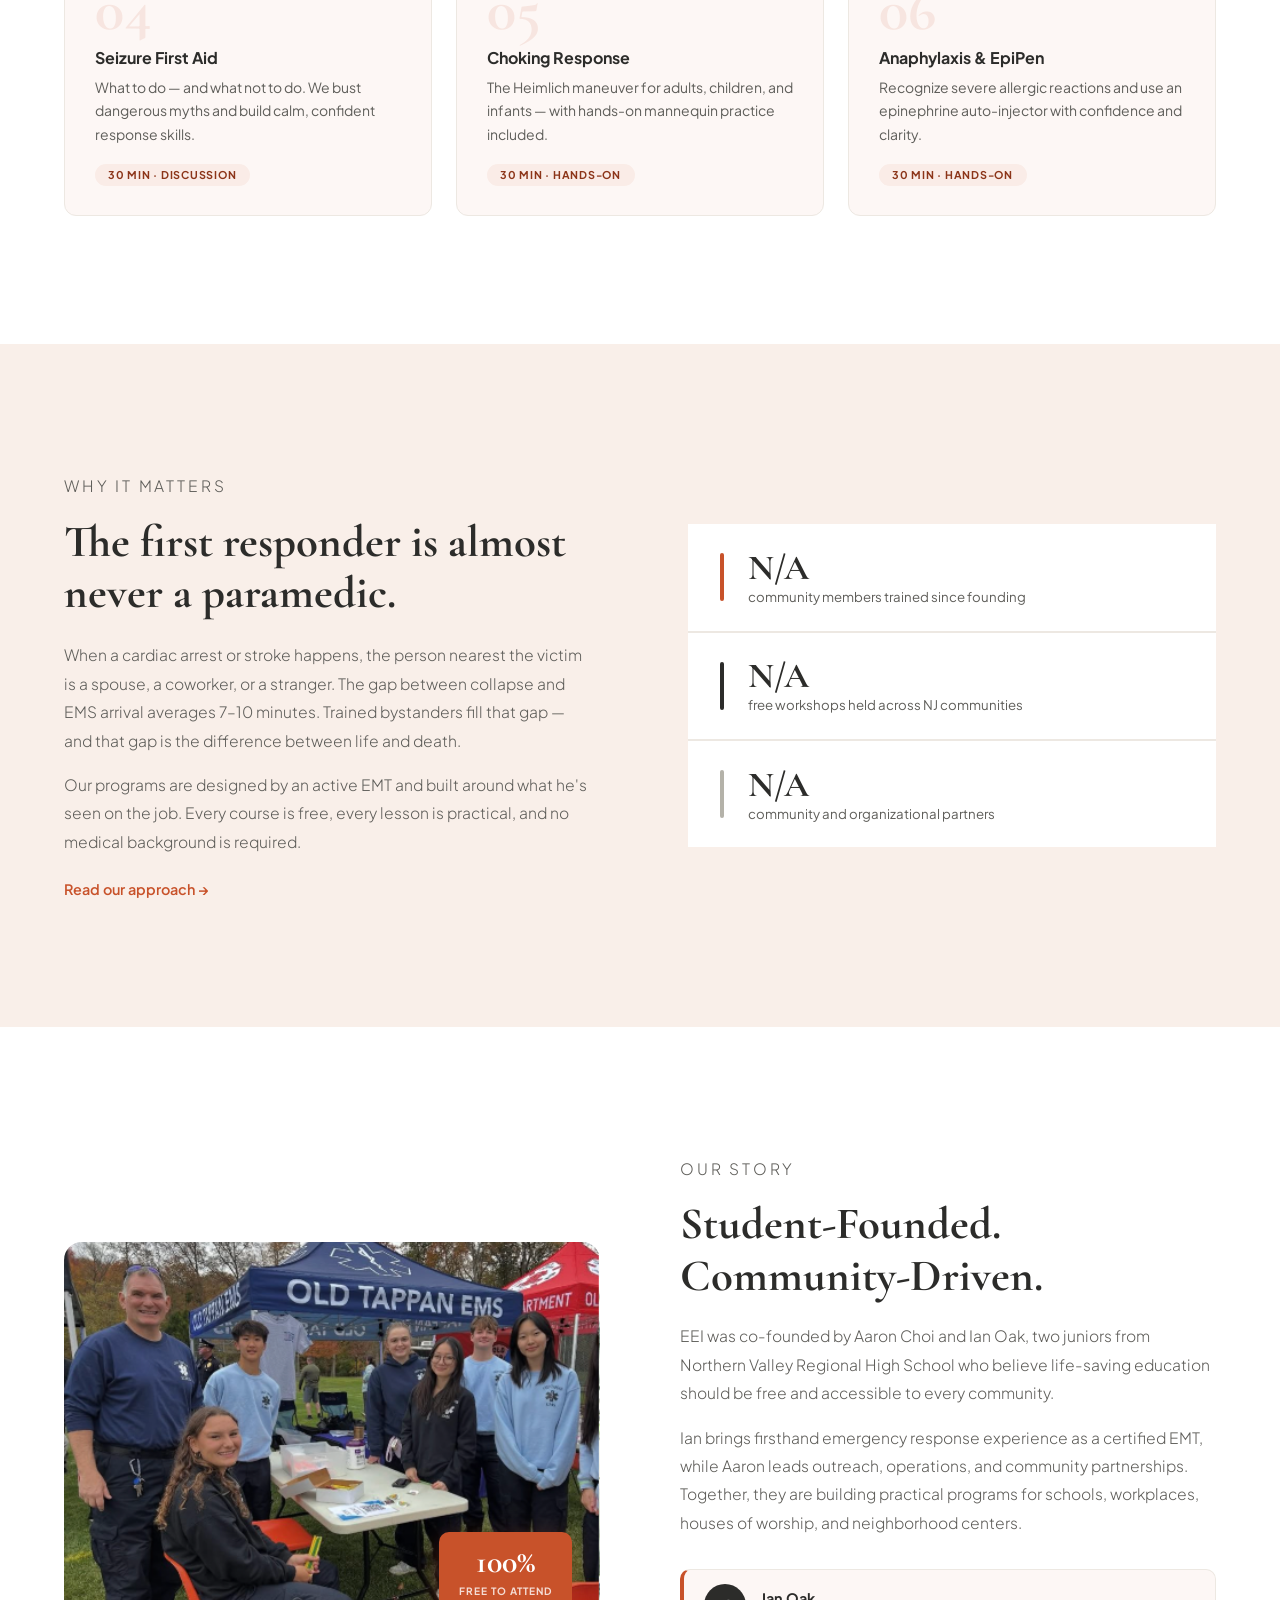
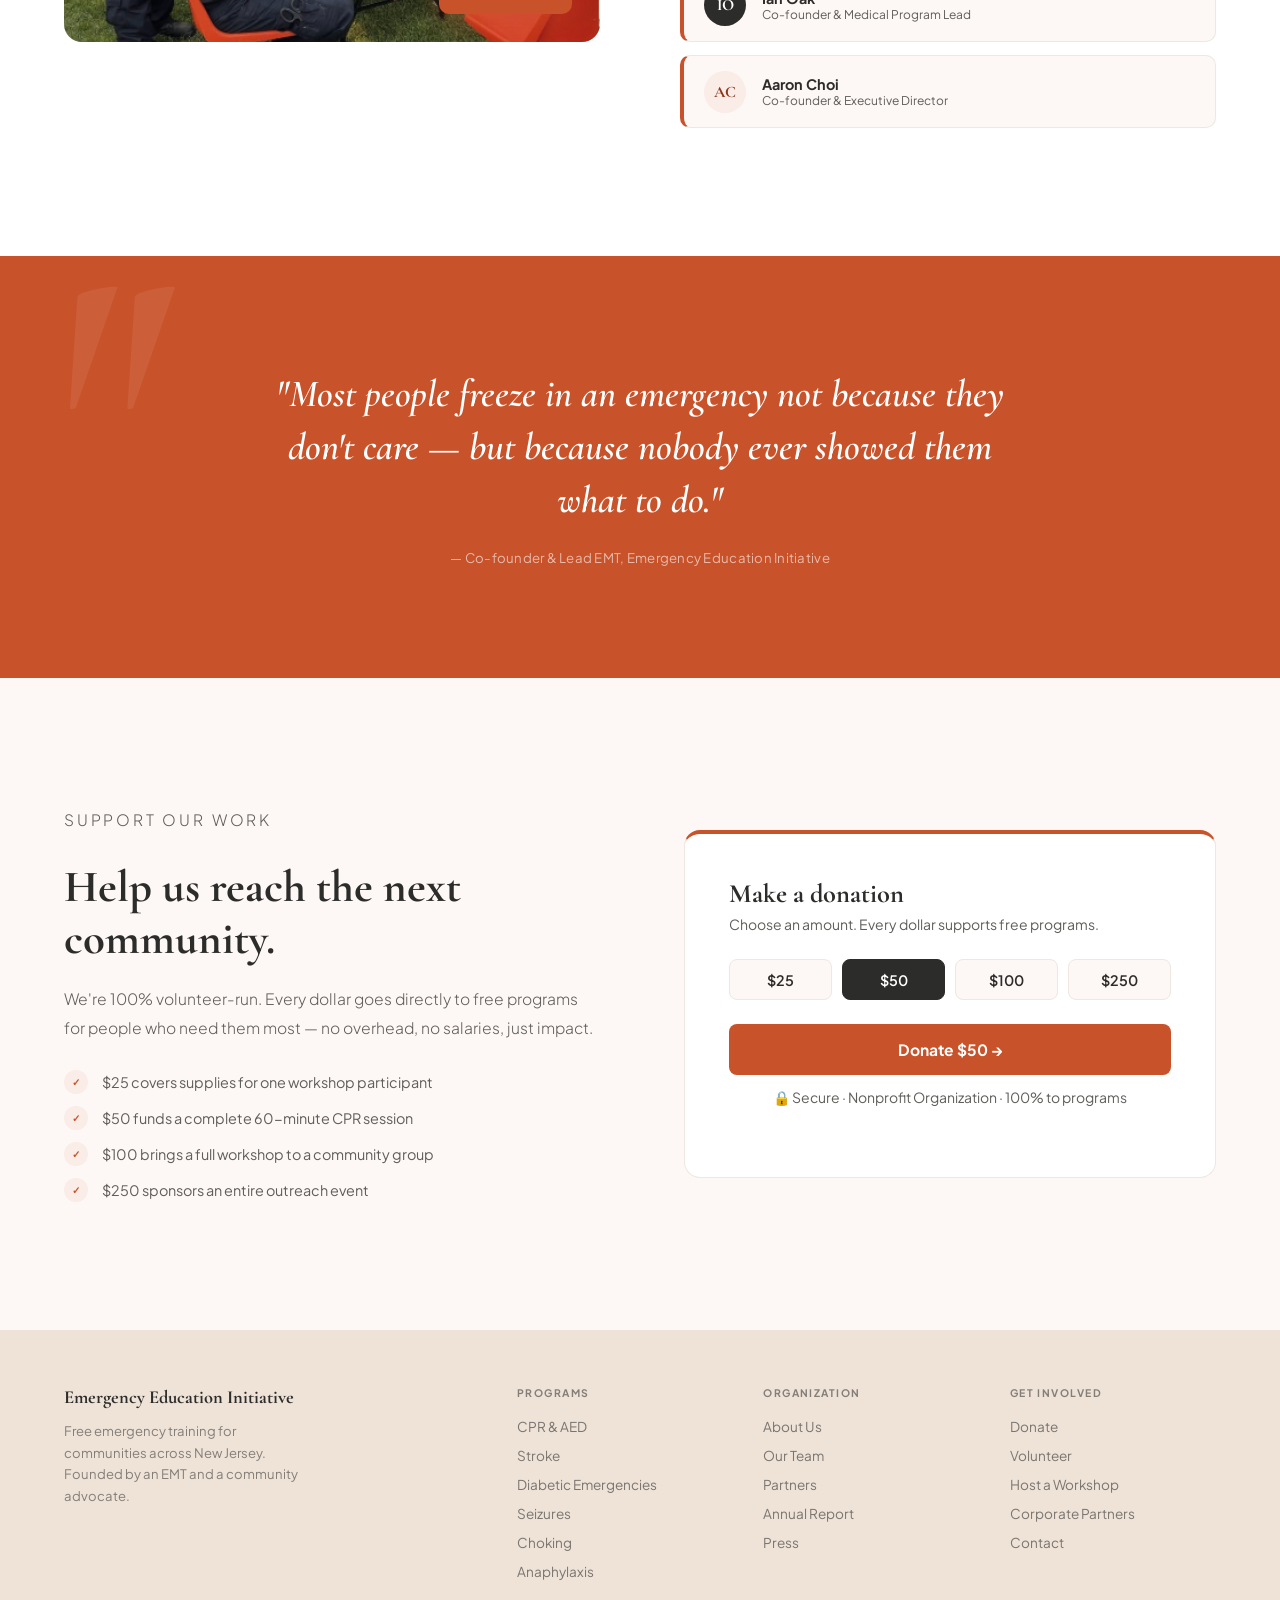
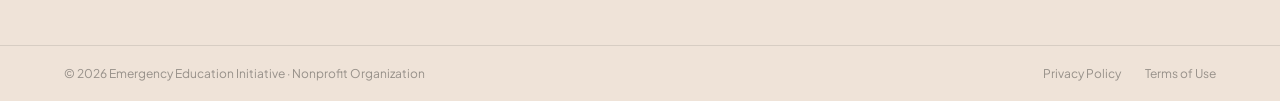
==== commit 9b54c344: "Replace dark slate panel backgrounds with warm cream tone (#EFE3D8) Swaps the dark charcoal backgrou" ====
--- a/index.html
+++ b/index.html
@@ -6,6 +6,11 @@
 <title>Emergency Education Initiative</title>
 <link rel="icon" type="image/png" href="images/favicon.png">
 <link rel="apple-touch-icon" href="images/apple-touch-icon.png">
+<meta name="description" content="The Emergency Education Initiative trains communities across New Jersey to recognize and respond to life-threatening emergencies. Free workshops, no medical background needed.">
+<meta property="og:title" content="Emergency Education Initiative">
+<meta property="og:description" content="Free emergency response training for communities across New Jersey — CPR, stroke recognition, and more. 100% free, founded by students.">
+<meta property="og:type" content="website">
+<meta name="twitter:card" content="summary">
 <link rel="preconnect" href="https://fonts.googleapis.com">
 <link href="https://fonts.googleapis.com/css2?family=Cormorant+Garamond:ital,wght@0,400;0,600;0,700;1,400;1,600;1,700&family=Plus+Jakarta+Sans:wght@300;400;500;600;700&display=swap" rel="stylesheet">
 <style>
@@ -70,11 +75,11 @@
 .stat-icon-box{width:50px;height:50px;border-radius:12px;background:var(--coral-tint);display:flex;align-items:center;justify-content:center;font-size:1.5rem;flex-shrink:0}
 .stat-number{font-family:'Cormorant Garamond',serif;font-size:2.4rem;font-weight:700;color:var(--slate);line-height:1}
 .stat-desc{font-size:.82rem;color:var(--slate-mid);line-height:1.5;margin-top:3px}
-.hero-strip{display:grid;grid-template-columns:repeat(4,1fr);background:var(--slate);position:relative;z-index:1}
-.hs-cell{padding:1.4rem 2rem;border-right:1px solid rgba(255,255,255,.07);display:flex;flex-direction:column;gap:.2rem}
+.hero-strip{display:grid;grid-template-columns:repeat(4,1fr);background:#EFE3D8;position:relative;z-index:1}
+.hs-cell{padding:1.4rem 2rem;border-right:1px solid rgba(44,44,42,.12);display:flex;flex-direction:column;gap:.2rem}
 .hs-cell:last-child{border:none}
-.hs-label{font-size:.65rem;font-weight:600;letter-spacing:.12em;text-transform:uppercase;color:rgba(255,255,255,.35)}
-.hs-val{font-family:'Cormorant Garamond',serif;font-size:1.6rem;font-weight:700;color:var(--white);line-height:1}
+.hs-label{font-size:.65rem;font-weight:600;letter-spacing:.12em;text-transform:uppercase;color:rgba(44,44,42,.55)}
+.hs-val{font-family:'Cormorant Garamond',serif;font-size:1.6rem;font-weight:700;color:var(--slate);line-height:1}
 .hs-val span{color:var(--coral-mid)}
 
 .announce{background:var(--coral-tint);border-bottom:1px solid rgba(200,82,42,.15);padding:.9rem 4rem;display:flex;align-items:center;justify-content:center;gap:1rem}
@@ -114,10 +119,10 @@
 
 .about{padding:8rem 4rem;background:var(--white);display:grid;grid-template-columns:1fr 1fr;gap:5rem;align-items:center}
 .about-visual{position:relative}
-.about-img{background:var(--slate);border-radius:18px;height:400px;display:flex;align-items:center;justify-content:center;position:relative;overflow:hidden}
+.about-img{background:#EFE3D8;border-radius:18px;height:400px;display:flex;align-items:center;justify-content:center;position:relative;overflow:hidden}
 .about-img img{width:100%;height:100%;object-fit:cover;display:block}
-.about-img-texture{position:absolute;inset:0;background-image:radial-gradient(circle,rgba(255,255,255,.05) 1px,transparent 1px);background-size:22px 22px}
-.about-img-letter{font-family:'Cormorant Garamond',serif;font-size:11rem;font-weight:700;font-style:italic;color:rgba(255,255,255,.06);user-select:none;position:relative;z-index:1}
+.about-img-texture{position:absolute;inset:0;background-image:radial-gradient(circle,rgba(44,44,42,.07) 1px,transparent 1px);background-size:22px 22px}
+.about-img-letter{font-family:'Cormorant Garamond',serif;font-size:11rem;font-weight:700;font-style:italic;color:rgba(44,44,42,.08);user-select:none;position:relative;z-index:1}
 .about-badge{position:absolute;bottom:1.75rem;right:1.75rem;background:var(--coral);border-radius:10px;padding:.9rem 1.25rem;text-align:center;box-shadow:0 8px 24px rgba(200,82,42,.35)}
 .about-badge strong{display:block;font-family:'Cormorant Garamond',serif;font-size:2rem;font-weight:700;color:var(--white);line-height:1}
 .about-badge span{font-size:.63rem;font-weight:700;color:rgba(255,255,255,.8);letter-spacing:.1em;text-transform:uppercase}
@@ -155,18 +160,18 @@
 .give-btn:hover{background:var(--coral-dark)}
 .secure{font-size:.72rem;color:var(--slate-light);text-align:center;margin-top:.85rem}
 
-footer{background:var(--slate)}
+footer{background:#EFE3D8}
 .footer-main{padding:3.5rem 4rem;display:grid;grid-template-columns:2fr 1fr 1fr 1fr;gap:2.5rem}
-.footer-brand p{font-family:'Cormorant Garamond',serif;font-size:1.15rem;font-weight:700;color:var(--white);margin-bottom:.75rem}
-.footer-brand span{font-size:.82rem;color:rgba(255,255,255,.35);line-height:1.65;display:block;max-width:240px}
-.footer-col h4{font-size:.65rem;font-weight:700;letter-spacing:.14em;text-transform:uppercase;color:rgba(255,255,255,.35);margin-bottom:1rem}
+.footer-brand p{font-family:'Cormorant Garamond',serif;font-size:1.15rem;font-weight:700;color:var(--slate);margin-bottom:.75rem}
+.footer-brand span{font-size:.82rem;color:rgba(44,44,42,.55);line-height:1.65;display:block;max-width:240px}
+.footer-col h4{font-size:.65rem;font-weight:700;letter-spacing:.14em;text-transform:uppercase;color:rgba(44,44,42,.55);margin-bottom:1rem}
 .footer-col ul{list-style:none}
 .footer-col li{margin-bottom:.5rem}
-.footer-col a{font-size:.85rem;color:rgba(255,255,255,.45);text-decoration:none;transition:color .2s}
-.footer-col a:hover{color:rgba(255,255,255,.85)}
-.footer-bottom{border-top:1px solid rgba(255,255,255,.07);padding:1.25rem 4rem;display:flex;justify-content:space-between;align-items:center}
-.footer-bottom p,.footer-bottom a{font-size:.75rem;color:rgba(255,255,255,.25);text-decoration:none}
-.footer-bottom a:hover{color:rgba(255,255,255,.5)}
+.footer-col a{font-size:.85rem;color:rgba(44,44,42,.6);text-decoration:none;transition:color .2s}
+.footer-col a:hover{color:var(--slate)}
+.footer-bottom{border-top:1px solid rgba(44,44,42,.12);padding:1.25rem 4rem;display:flex;justify-content:space-between;align-items:center}
+.footer-bottom p,.footer-bottom a{font-size:.75rem;color:rgba(44,44,42,.45);text-decoration:none}
+.footer-bottom a:hover{color:rgba(44,44,42,.7)}
 .fb-links{display:flex;gap:1.5rem}
 
 @keyframes fadeUp{from{opacity:0;transform:translateY(22px)}to{opacity:1;transform:translateY(0)}}
@@ -346,7 +351,7 @@
       <ul>
         <li><a href="about.html">About Us</a></li>
         <li><a href="about.html">Our Team</a></li>
-        <li><a href="#">Partners</a></li>
+        <li><a href="about.html#partners">Partners</a></li>
         <li><a href="#">Annual Report</a></li>
         <li><a href="#">Press</a></li>
       </ul>
@@ -357,7 +362,7 @@
         <li><a href="donate.html">Donate</a></li>
         <li><a href="contact.html">Volunteer</a></li>
         <li><a href="contact.html">Host a Workshop</a></li>
-        <li><a href="#">Corporate Partners</a></li>
+        <li><a href="donate.html#corporate">Corporate Partners</a></li>
         <li><a href="contact.html">Contact</a></li>
       </ul>
     </div>
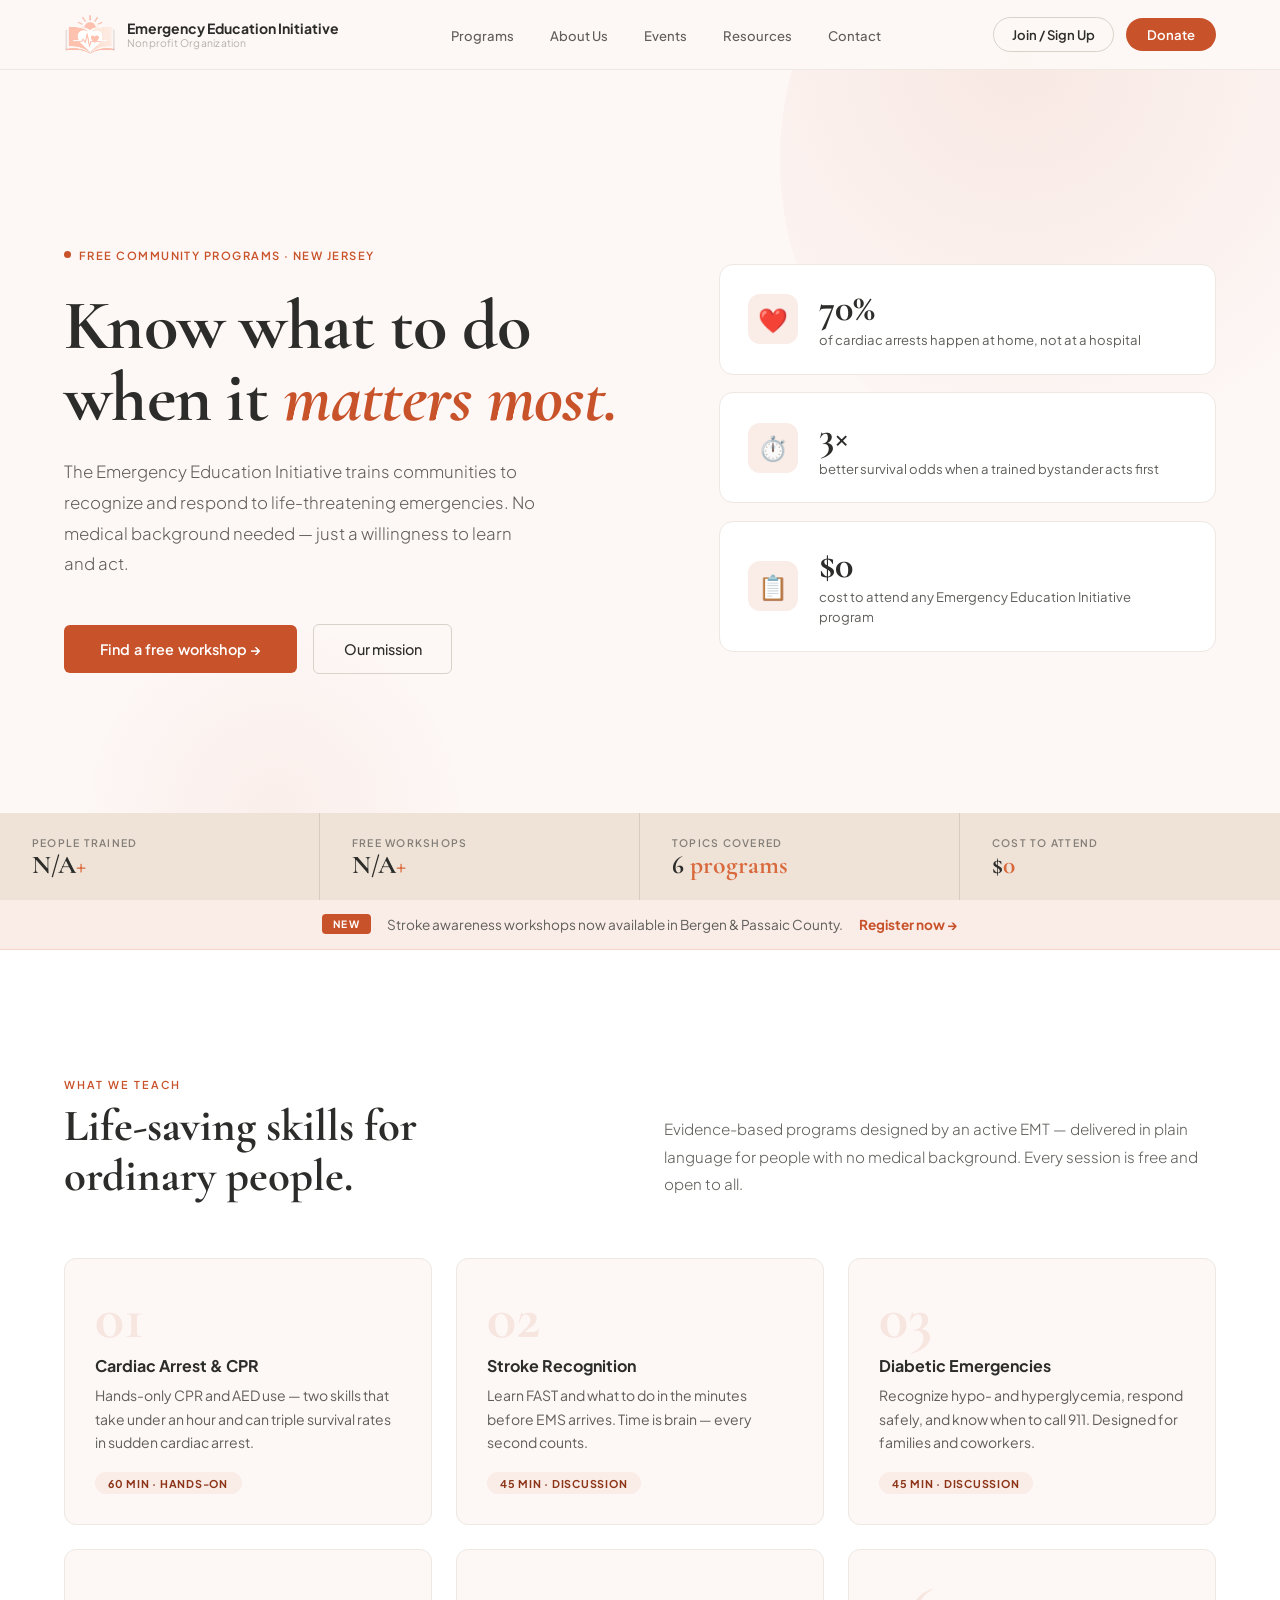
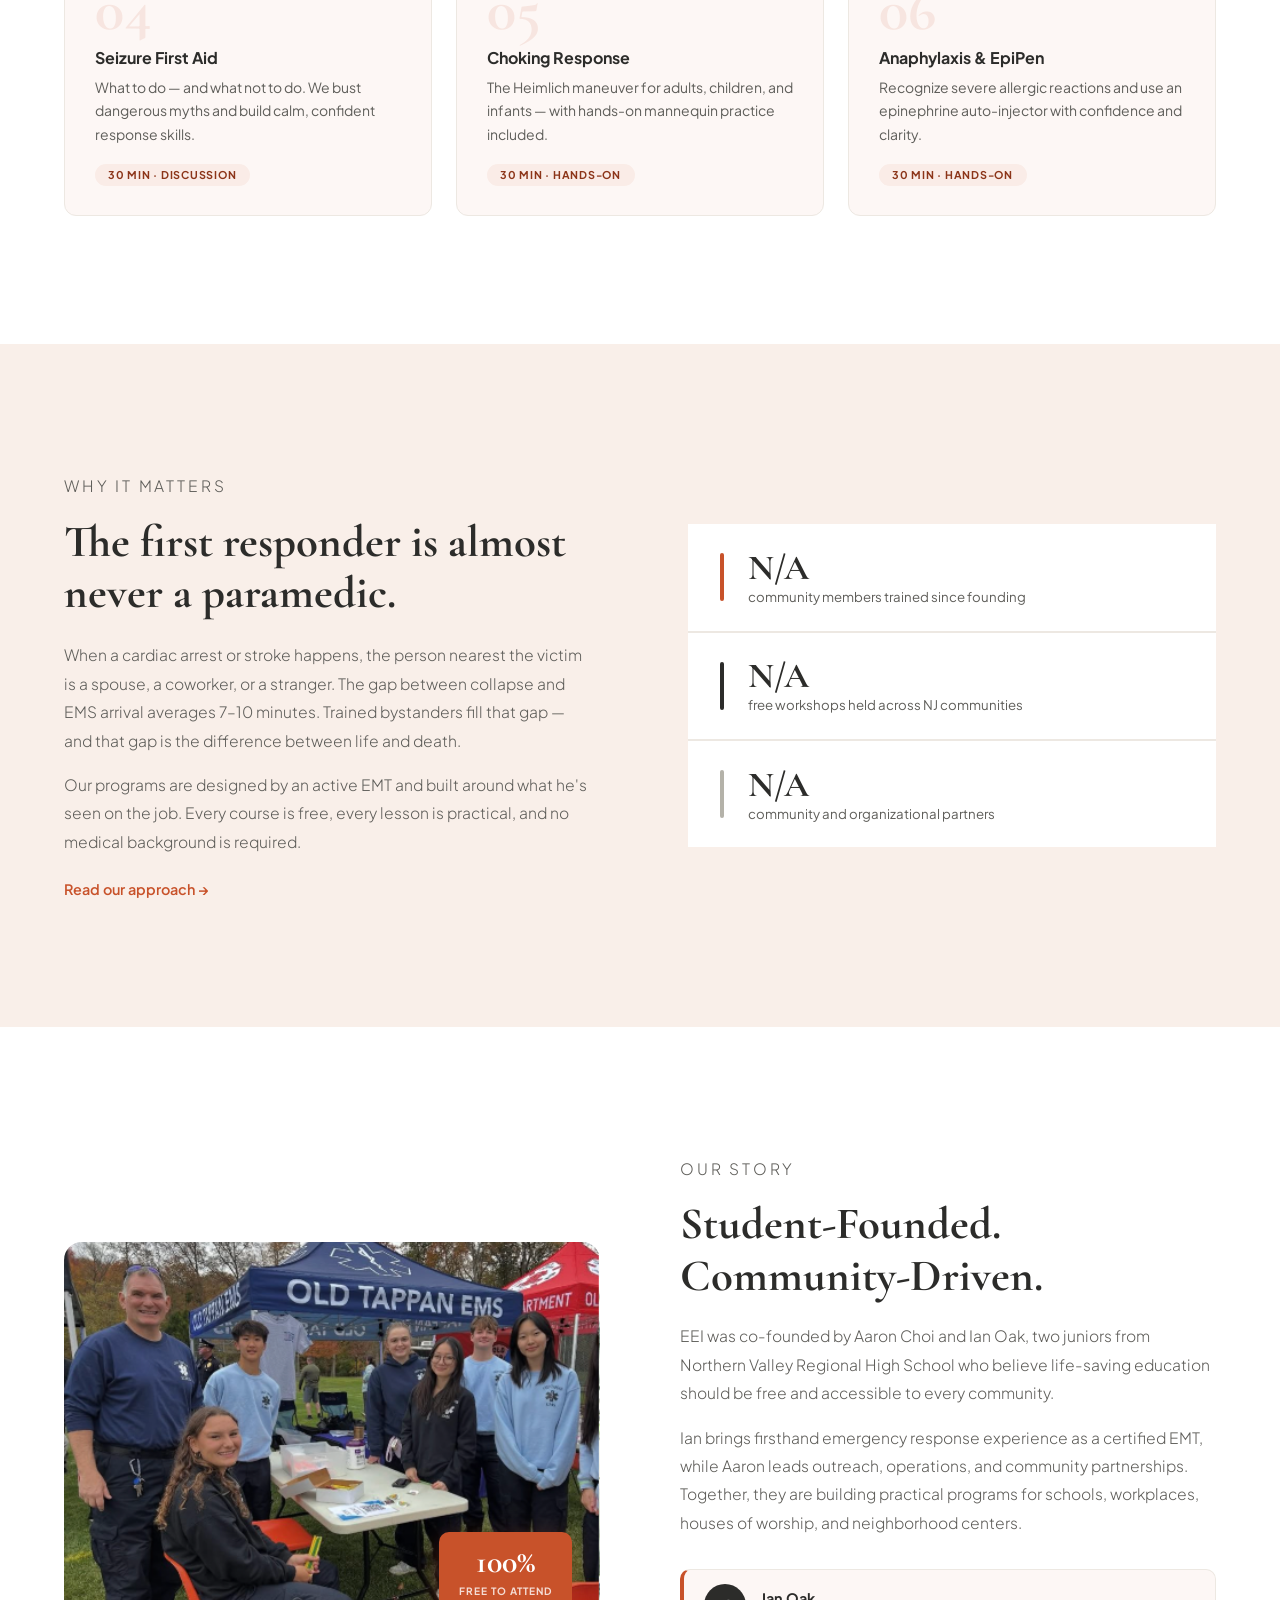
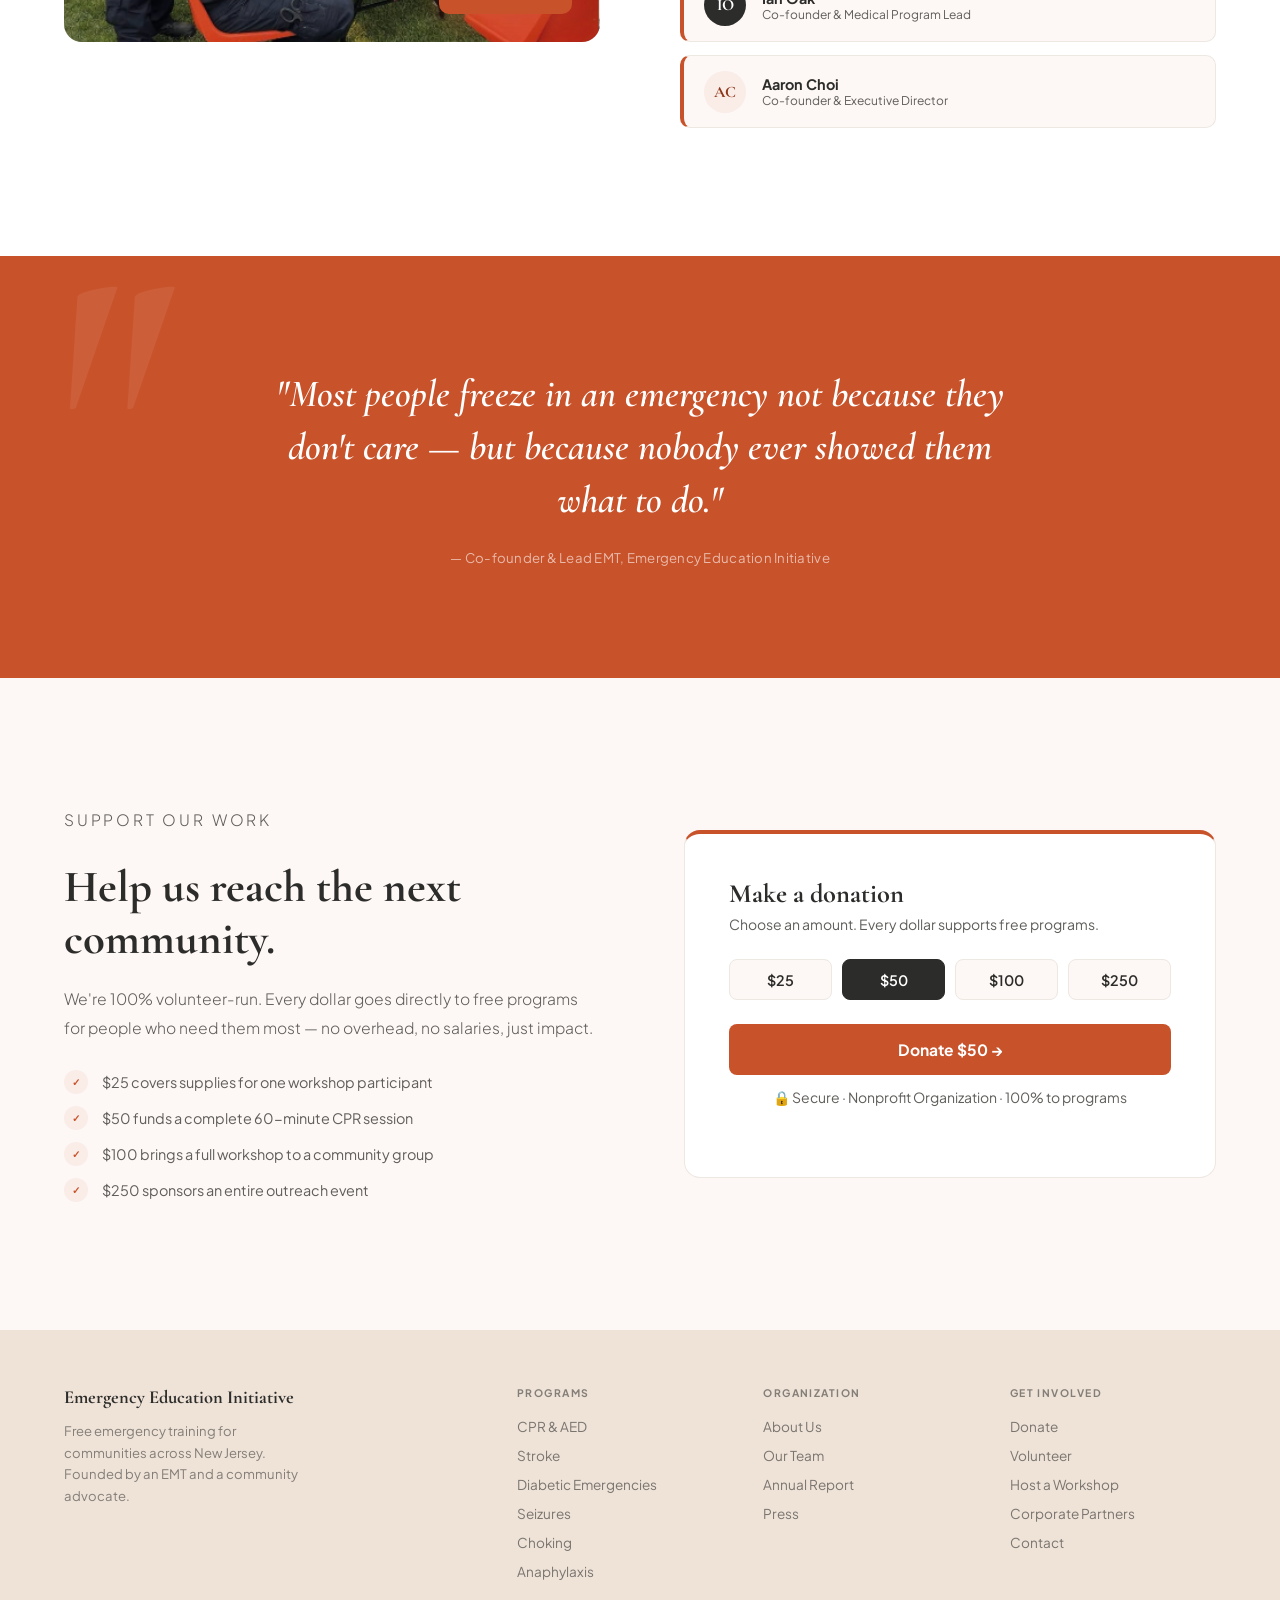
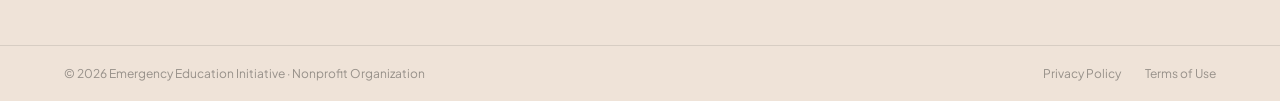
==== commit 569511de: "Refresh branding, add scroll-reveal animations, and hide unfilled sections - Swap favicon/logo to ne" ====
--- a/index.html
+++ b/index.html
@@ -4,7 +4,7 @@
 <meta charset="UTF-8">
 <meta name="viewport" content="width=device-width, initial-scale=1.0">
 <title>Emergency Education Initiative</title>
-<link rel="icon" type="image/png" href="images/favicon.png">
+<link rel="icon" type="image/png" href="images/eeifavicon2.png?v=4">
 <link rel="apple-touch-icon" href="images/apple-touch-icon.png">
 <meta name="description" content="The Emergency Education Initiative trains communities across New Jersey to recognize and respond to life-threatening emergencies. Free workshops, no medical background needed.">
 <meta property="og:title" content="Emergency Education Initiative">
@@ -42,7 +42,7 @@
   padding:0 4rem;
 }
 .nav-brand{display:flex;align-items:center;gap:11px;text-decoration:none}
-.nav-logo{width:48px;height:48px;object-fit:contain;display:block;flex-shrink:0;border-radius:8px}
+.nav-logo{width:52px;height:42px;object-fit:contain;display:block;flex-shrink:0;border-radius:8px}
 .nav-wordmark{font-size:.875rem;font-weight:700;color:var(--slate);line-height:1.2}
 .nav-wordmark small{display:block;font-size:.65rem;font-weight:400;color:var(--slate-light);letter-spacing:.02em}
 .nav-links{display:flex;gap:2.25rem;list-style:none}
@@ -177,13 +177,14 @@
 @keyframes fadeUp{from{opacity:0;transform:translateY(22px)}to{opacity:1;transform:translateY(0)}}
 @keyframes blink{0%,100%{opacity:1}50%{opacity:.3}}
 </style>
-<link rel="stylesheet" href="css/responsive.css">
+<link rel="stylesheet" href="css/responsive.css?v=2">
+<script src="js/reveal.js?v=2" defer></script>
 </head>
 <body>
 
 <nav>
   <a class="nav-brand" href="index.html">
-    <img class="nav-logo" src="images/logo.png" alt="Emergency Education Initiative logo">
+    <img class="nav-logo" src="images/eeiicon2.png?v=3" alt="Emergency Education Initiative logo">
     <div class="nav-wordmark">Emergency Education Initiative<small>Nonprofit Organization</small></div>
   </a>
   <button class="nav-toggle" aria-label="Toggle menu" aria-expanded="false"><span></span><span></span><span></span></button>
@@ -351,7 +352,7 @@
       <ul>
         <li><a href="about.html">About Us</a></li>
         <li><a href="about.html">Our Team</a></li>
-        <li><a href="about.html#partners">Partners</a></li>
+        <li class="hidden-until-ready"><a href="about.html#partners">Partners</a></li>
         <li><a href="#">Annual Report</a></li>
         <li><a href="#">Press</a></li>
       </ul>
--- a/css/responsive.css
+++ b/css/responsive.css
@@ -0,0 +1,132 @@
+/* Shared mobile/tablet responsive rules for all EEI pages.
+   Loaded after each page's inline <style> block so these rules win the cascade. */
+
+img{max-width:100%}
+
+/* ===================== SCROLL REVEAL ===================== */
+/* js/reveal.js adds .reveal-init then .is-visible the first time an element
+   scrolls into view, then strips both classes once the transition finishes —
+   so hover/etc. rules on these elements are never permanently overridden. */
+.reveal-init{
+  opacity:0;
+  transform:translateY(26px);
+  transition:opacity .7s cubic-bezier(.22,.61,.36,1),transform .7s cubic-bezier(.22,.61,.36,1);
+}
+.reveal-init.is-visible{opacity:1;transform:translateY(0)}
+
+@media (prefers-reduced-motion:reduce){
+  .reveal-init{opacity:1!important;transform:none!important;transition:none!important}
+}
+
+/* ===================== HIDDEN UNTIL READY ===================== */
+/* Sections/links parked here on purpose — real content isn't ready yet.
+   Markup is left in place; remove this class per-element to bring a section back. */
+.hidden-until-ready{display:none!important}
+
+/* ---------- Hamburger nav toggle (built, hidden on desktop) ---------- */
+.nav-toggle{
+  display:none;background:none;border:none;cursor:pointer;
+  width:34px;height:34px;align-items:center;justify-content:center;
+  flex-direction:column;gap:5px;flex-shrink:0;padding:0;
+}
+.nav-toggle span{display:block;width:22px;height:2px;background:var(--slate);border-radius:2px;transition:transform .25s,opacity .25s}
+nav.nav-open .nav-toggle span:nth-child(1){transform:translateY(7px) rotate(45deg)}
+nav.nav-open .nav-toggle span:nth-child(2){opacity:0}
+nav.nav-open .nav-toggle span:nth-child(3){transform:translateY(-7px) rotate(-45deg)}
+
+/* ===================== TABLET & BELOW (<=860px) ===================== */
+@media (max-width:860px){
+
+  /* -- nav becomes a collapsible mobile menu -- */
+  nav{
+    flex-wrap:wrap;height:auto;min-height:70px;
+    padding:.9rem 1.5rem;row-gap:.5rem;
+    max-height:100vh;overflow-y:auto;
+  }
+  .nav-toggle{display:flex}
+  .nav-links,.nav-actions{display:none}
+  nav.nav-open .nav-links,nav.nav-open .nav-actions{display:flex}
+  .nav-links{
+    flex-direction:column;width:100%;gap:0;order:3;
+    border-top:1px solid var(--border);padding-top:.75rem;
+  }
+  .nav-links li{width:100%}
+  .nav-links a{display:block;padding:.7rem 0}
+  .nav-actions{flex-direction:column;align-items:stretch;width:100%;gap:.6rem;order:4;padding-bottom:.5rem}
+  .btn-ghost-nav,.btn-coral-nav{width:100%;text-align:center}
+
+  /* -- reduce generous side padding everywhere -- */
+  .page-hero,.programs,.why,.about,.donate,.mission,.corporate,.donate-main,.contact-body,
+  .founders,.timeline,.partners,.cta,.cta-band,.host-section,.who-section,.programs-section,
+  .events-section,.calendar-section,.past-section,.filter-bar,.section,.footer-main,.footer-bottom,
+  .announce,.pullquote{
+    padding-left:2rem;padding-right:2rem;
+  }
+  .section-divider{margin-left:2rem;margin-right:2rem}
+
+  /* -- two-column content sections stack -- */
+  .hero-body,.programs-header,.why,.about,.donate,.mission,.corporate,.donate-main,
+  .contact-body,.form-row,.host-section,.founders-grid{
+    grid-template-columns:1fr;gap:2.5rem;
+  }
+
+  /* -- 3/4 column bands step down to 2 columns -- */
+  .prog-grid,.stats-band,.partners-grid,.past-grid,.downloads-grid,.videos-grid,
+  .who-grid,.programs-grid,.quick-facts,.hero-strip{
+    grid-template-columns:repeat(2,1fr);
+  }
+
+  /* -- footer drops from 4 columns to 2 -- */
+  .footer-main{grid-template-columns:repeat(2,1fr);gap:2rem}
+
+  /* -- sticky side panels don't make sense once stacked -- */
+  .donate-right,.contact-form-wrap{position:static;top:auto}
+
+  /* -- event card: let the row wrap instead of forcing 3 fixed columns -- */
+  .event-card{grid-template-columns:auto 1fr;row-gap:.85rem}
+  .event-action{grid-column:1/-1}
+  .event-action .btn-register,.event-action .btn-register-ghost{width:100%;text-align:center}
+}
+
+/* ===================== PHONE (<=600px) ===================== */
+@media (max-width:600px){
+
+  /* -- tighten side padding further -- */
+  .page-hero,.programs,.why,.about,.donate,.mission,.corporate,.donate-main,.contact-body,
+  .founders,.timeline,.partners,.cta,.cta-band,.host-section,.who-section,.programs-section,
+  .events-section,.calendar-section,.past-section,.filter-bar,.section,.footer-main,.footer-bottom,
+  .announce,.pullquote{
+    padding-left:1.25rem;padding-right:1.25rem;
+  }
+  .section-divider{margin-left:1.25rem;margin-right:1.25rem}
+
+  /* -- compact the big vertical section paddings -- */
+  .page-hero{padding-top:100px;padding-bottom:50px}
+  .programs,.why,.about,.donate{padding-top:3.5rem;padding-bottom:3.5rem}
+  .founders,.timeline,.cta-band{padding-top:3.5rem;padding-bottom:3.5rem}
+  .partners,.corporate,.mission{padding-top:3.5rem;padding-bottom:3.5rem}
+  .cta,.pullquote{padding-top:3.5rem;padding-bottom:3.5rem}
+  .who-section,.programs-section,.host-section{padding-top:3.5rem;padding-bottom:3.5rem}
+  .past-section{padding-top:3.5rem;padding-bottom:3.5rem}
+  .contact-body,.donate-main{padding-top:2.5rem;padding-bottom:3.5rem}
+
+  /* -- hero on the homepage shouldn't force a full viewport height -- */
+  .hero{min-height:auto}
+  .hero-body{padding-top:3rem;padding-bottom:2rem}
+
+  /* -- remaining multi-column bands collapse to a single column -- */
+  .prog-grid,.stats-band,.partners-grid,.past-grid,.downloads-grid,.videos-grid,
+  .who-grid,.programs-grid,.quick-facts,.hero-strip,.ext-grid,.footer-main{
+    grid-template-columns:1fr;
+  }
+  .tiers,.amounts{grid-template-columns:repeat(2,1fr)}
+
+  /* -- divider lines on stat/fact bands switch from vertical to horizontal -- */
+  .stat-cell,.qf-cell,.hs-cell{border-right:none;border-bottom:1px solid rgba(255,255,255,.07)}
+
+  /* -- shrink oversized decorative visuals so they don't dominate a phone screen -- */
+  .about-img,.mission-img,.calendar-embed-placeholder{height:240px}
+
+  /* -- event card action button stacks under the rest of the row -- */
+  .event-card{grid-template-columns:1fr}
+}
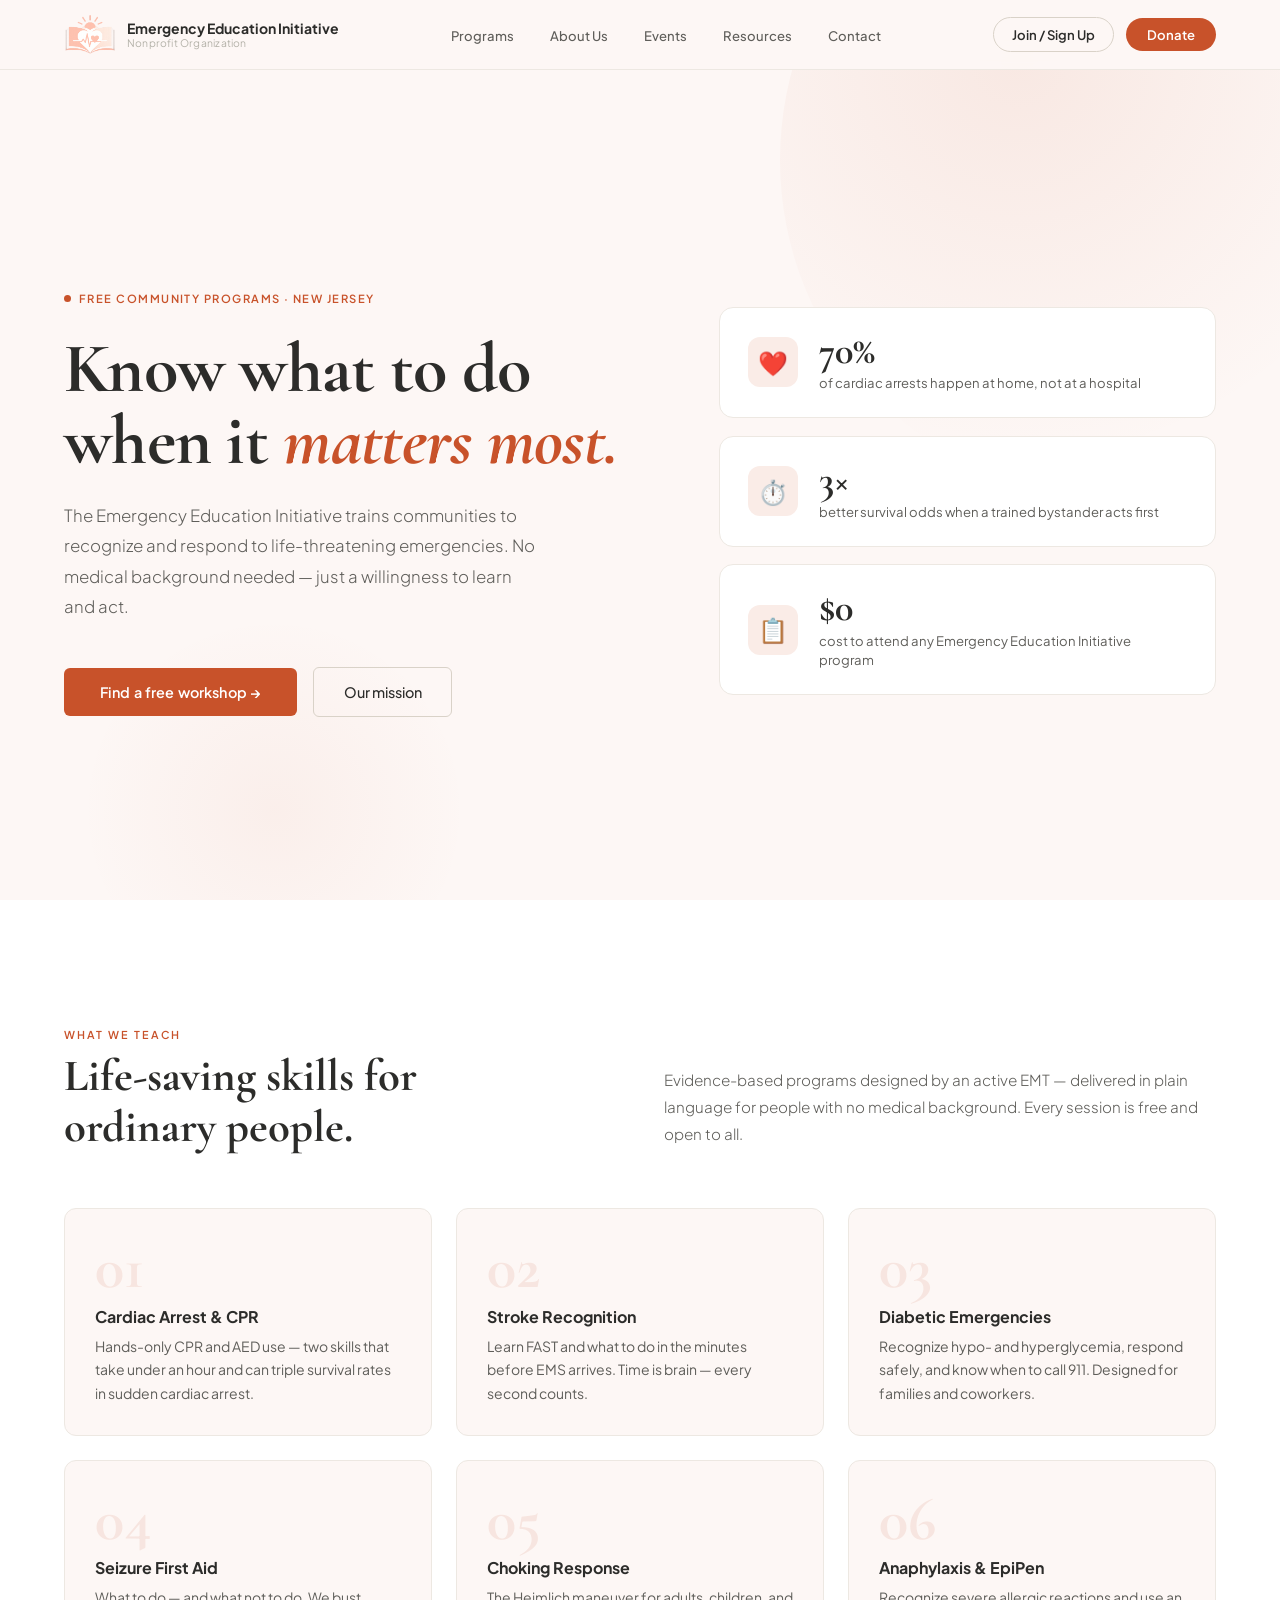
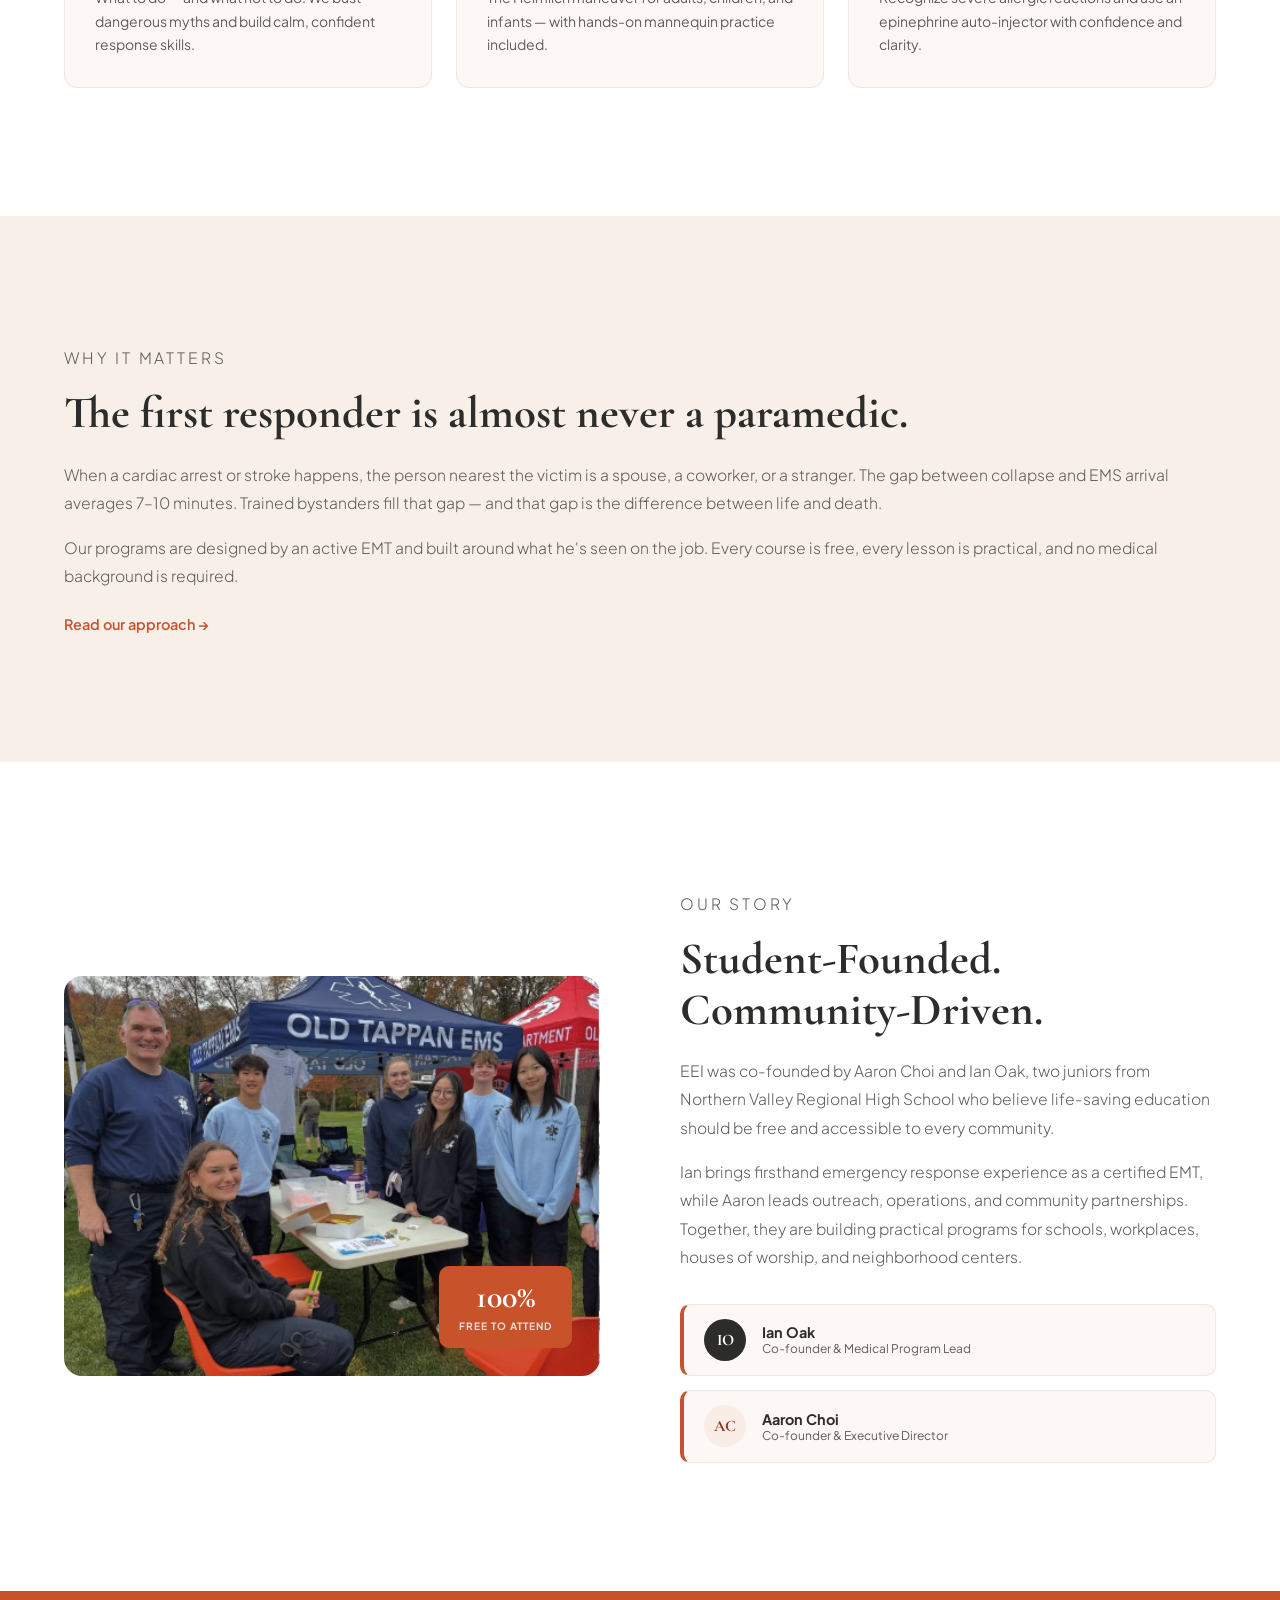
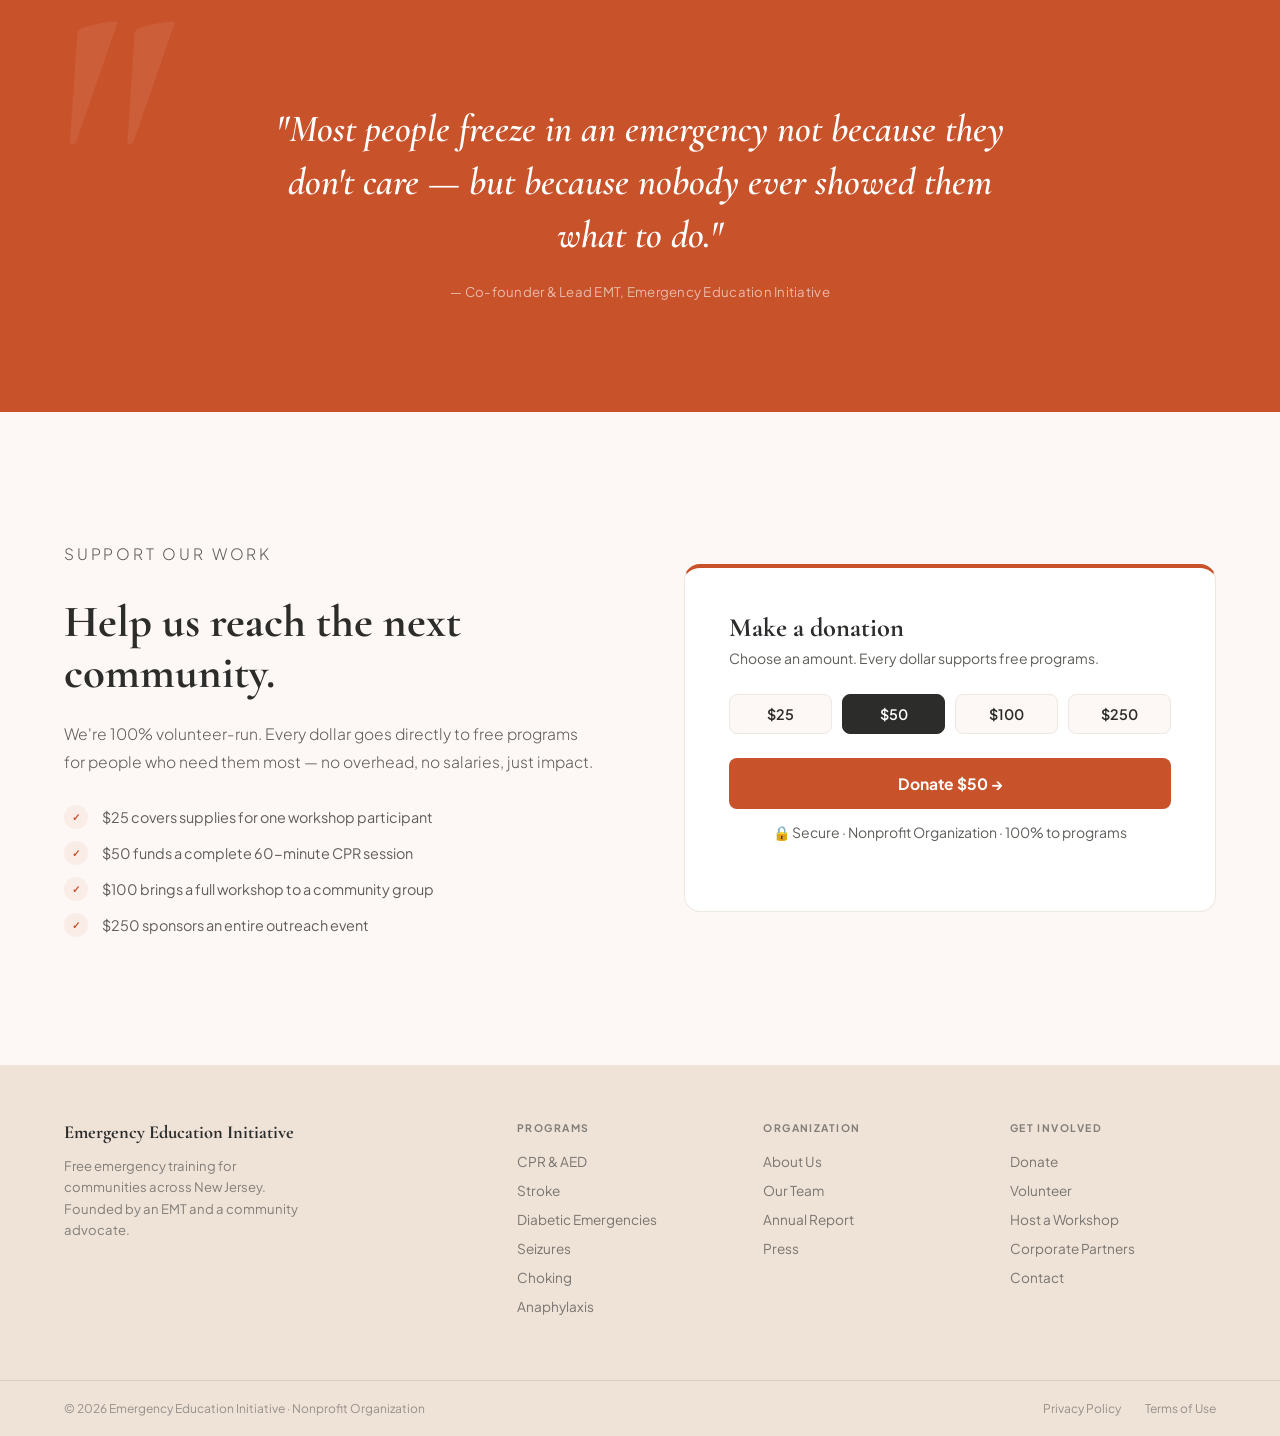
==== commit bdeab8ed: "Add NJ events map/calendar, fix nav underline, trim placeholder content - events.html: replace the G" ====
--- a/index.html
+++ b/index.html
@@ -104,6 +104,7 @@
 .prog-pill{display:inline-flex;align-items:center;margin-top:1.1rem;font-size:.67rem;font-weight:700;letter-spacing:.07em;text-transform:uppercase;background:var(--coral-tint);color:var(--coral-dark);padding:.28rem .85rem;border-radius:999px}
 
 .why{padding:8rem 4rem;background:var(--blush-mid);display:grid;grid-template-columns:1fr 1fr;gap:6rem;align-items:center}
+.why:has(.why-right.hidden-until-ready){grid-template-columns:1fr}
 .why-left h2{font-family:'Cormorant Garamond',serif;font-size:clamp(2rem,3.5vw,3rem);font-weight:700;color:var(--slate);line-height:1.15;margin-bottom:1.35rem}
 .why-left p{font-size:.975rem;font-weight:300;line-height:1.82;color:var(--slate-mid);margin-bottom:1rem}
 .learn-link{display:inline-flex;align-items:center;gap:.5rem;font-size:.9rem;font-weight:600;color:var(--coral);text-decoration:none;margin-top:.5rem;transition:gap .2s}
@@ -177,7 +178,7 @@
 @keyframes fadeUp{from{opacity:0;transform:translateY(22px)}to{opacity:1;transform:translateY(0)}}
 @keyframes blink{0%,100%{opacity:1}50%{opacity:.3}}
 </style>
-<link rel="stylesheet" href="css/responsive.css?v=2">
+<link rel="stylesheet" href="css/responsive.css?v=3">
 <script src="js/reveal.js?v=2" defer></script>
 </head>
 <body>
@@ -232,19 +233,13 @@
       </div>
     </div>
   </div>
-  <div class="hero-strip">
+  <div class="hero-strip hidden-until-ready">
     <div class="hs-cell"><div class="hs-label">People trained</div><div class="hs-val">N/A<span>+</span></div></div>
     <div class="hs-cell"><div class="hs-label">Free workshops</div><div class="hs-val">N/A<span>+</span></div></div>
     <div class="hs-cell"><div class="hs-label">Topics covered</div><div class="hs-val">6<span> programs</span></div></div>
     <div class="hs-cell"><div class="hs-label">Cost to attend</div><div class="hs-val">$<span>0</span></div></div>
   </div>
 </section>
-
-<div class="announce">
-  <span class="ann-badge">New</span>
-  <span class="ann-text">Stroke awareness workshops now available in Bergen &amp; Passaic County.</span>
-  <a href="contact.html" class="ann-link">Register now →</a>
-</div>
 
 <section class="programs">
   <div class="programs-header">
@@ -255,12 +250,12 @@
     <p class="programs-header-right">Evidence-based programs designed by an active EMT — delivered in plain language for people with no medical background. Every session is free and open to all.</p>
   </div>
   <div class="prog-grid">
-    <div class="prog-card"><div class="prog-card-num">01</div><h3>Cardiac Arrest &amp; CPR</h3><p>Hands-only CPR and AED use — two skills that take under an hour and can triple survival rates in sudden cardiac arrest.</p><span class="prog-pill">60 min · Hands-on</span></div>
-    <div class="prog-card"><div class="prog-card-num">02</div><h3>Stroke Recognition</h3><p>Learn FAST and what to do in the minutes before EMS arrives. Time is brain — every second counts.</p><span class="prog-pill">45 min · Discussion</span></div>
-    <div class="prog-card"><div class="prog-card-num">03</div><h3>Diabetic Emergencies</h3><p>Recognize hypo- and hyperglycemia, respond safely, and know when to call 911. Designed for families and coworkers.</p><span class="prog-pill">45 min · Discussion</span></div>
-    <div class="prog-card"><div class="prog-card-num">04</div><h3>Seizure First Aid</h3><p>What to do — and what not to do. We bust dangerous myths and build calm, confident response skills.</p><span class="prog-pill">30 min · Discussion</span></div>
-    <div class="prog-card"><div class="prog-card-num">05</div><h3>Choking Response</h3><p>The Heimlich maneuver for adults, children, and infants — with hands-on mannequin practice included.</p><span class="prog-pill">30 min · Hands-on</span></div>
-    <div class="prog-card"><div class="prog-card-num">06</div><h3>Anaphylaxis &amp; EpiPen</h3><p>Recognize severe allergic reactions and use an epinephrine auto-injector with confidence and clarity.</p><span class="prog-pill">30 min · Hands-on</span></div>
+    <div class="prog-card"><div class="prog-card-num">01</div><h3>Cardiac Arrest &amp; CPR</h3><p>Hands-only CPR and AED use — two skills that take under an hour and can triple survival rates in sudden cardiac arrest.</p></div>
+    <div class="prog-card"><div class="prog-card-num">02</div><h3>Stroke Recognition</h3><p>Learn FAST and what to do in the minutes before EMS arrives. Time is brain — every second counts.</p></div>
+    <div class="prog-card"><div class="prog-card-num">03</div><h3>Diabetic Emergencies</h3><p>Recognize hypo- and hyperglycemia, respond safely, and know when to call 911. Designed for families and coworkers.</p></div>
+    <div class="prog-card"><div class="prog-card-num">04</div><h3>Seizure First Aid</h3><p>What to do — and what not to do. We bust dangerous myths and build calm, confident response skills.</p></div>
+    <div class="prog-card"><div class="prog-card-num">05</div><h3>Choking Response</h3><p>The Heimlich maneuver for adults, children, and infants — with hands-on mannequin practice included.</p></div>
+    <div class="prog-card"><div class="prog-card-num">06</div><h3>Anaphylaxis &amp; EpiPen</h3><p>Recognize severe allergic reactions and use an epinephrine auto-injector with confidence and clarity.</p></div>
   </div>
 </section>
 
@@ -272,7 +267,7 @@
     <p>Our programs are designed by an active EMT and built around what he's seen on the job. Every course is free, every lesson is practical, and no medical background is required.</p>
     <a href="about.html" class="learn-link">Read our approach →</a>
   </div>
-  <div class="why-right">
+  <div class="why-right hidden-until-ready">
     <div class="why-stat"><div class="why-bar why-bar-coral"></div><div><div class="why-stat-num">N/A</div><div class="why-stat-label">community members trained since founding</div></div></div>
     <div class="why-stat"><div class="why-bar why-bar-slate"></div><div><div class="why-stat-num">N/A</div><div class="why-stat-label">free workshops held across NJ communities</div></div></div>
     <div class="why-stat"><div class="why-bar why-bar-light"></div><div><div class="why-stat-num">N/A</div><div class="why-stat-label">community and organizational partners</div></div></div>
--- a/css/responsive.css
+++ b/css/responsive.css
@@ -66,7 +66,7 @@
 
   /* -- two-column content sections stack -- */
   .hero-body,.programs-header,.why,.about,.donate,.mission,.corporate,.donate-main,
-  .contact-body,.form-row,.host-section,.founders-grid{
+  .contact-body,.form-row,.host-section,.founders-grid,.map-cal-grid{
     grid-template-columns:1fr;gap:2.5rem;
   }
 
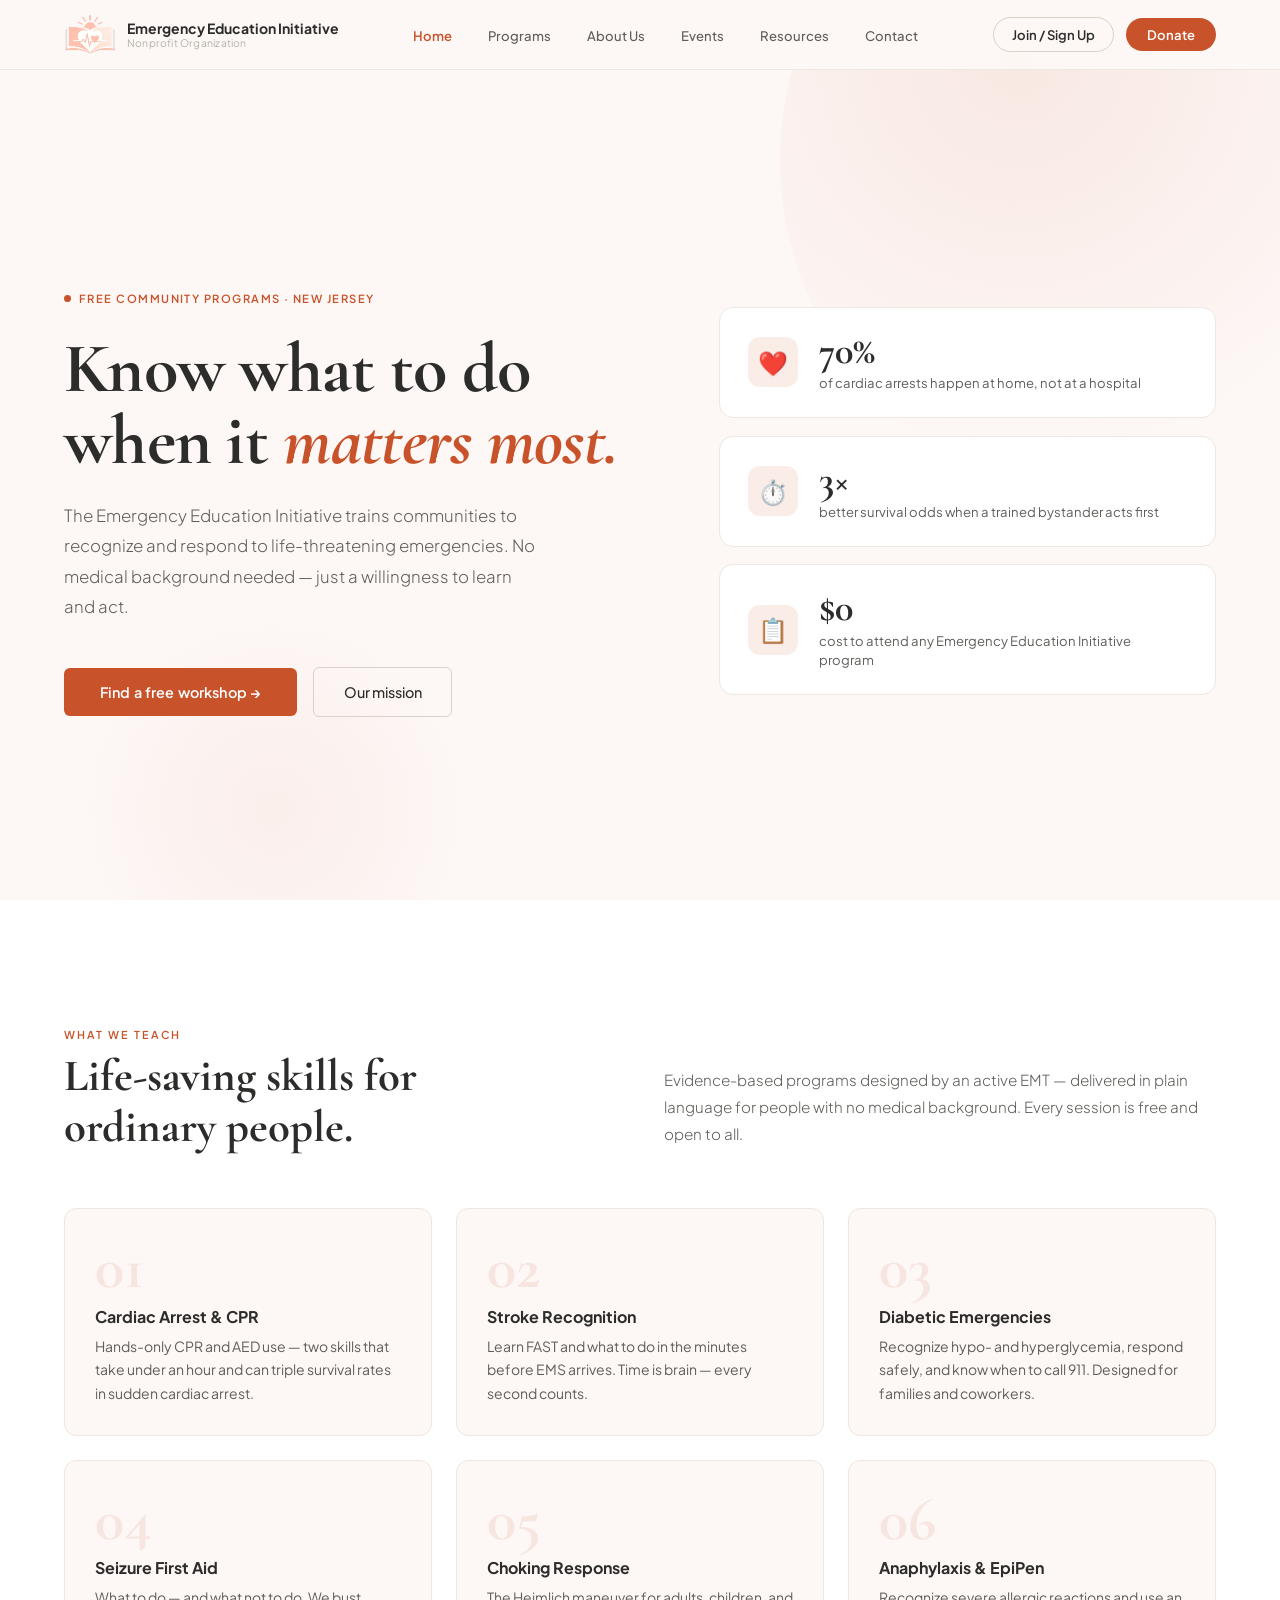
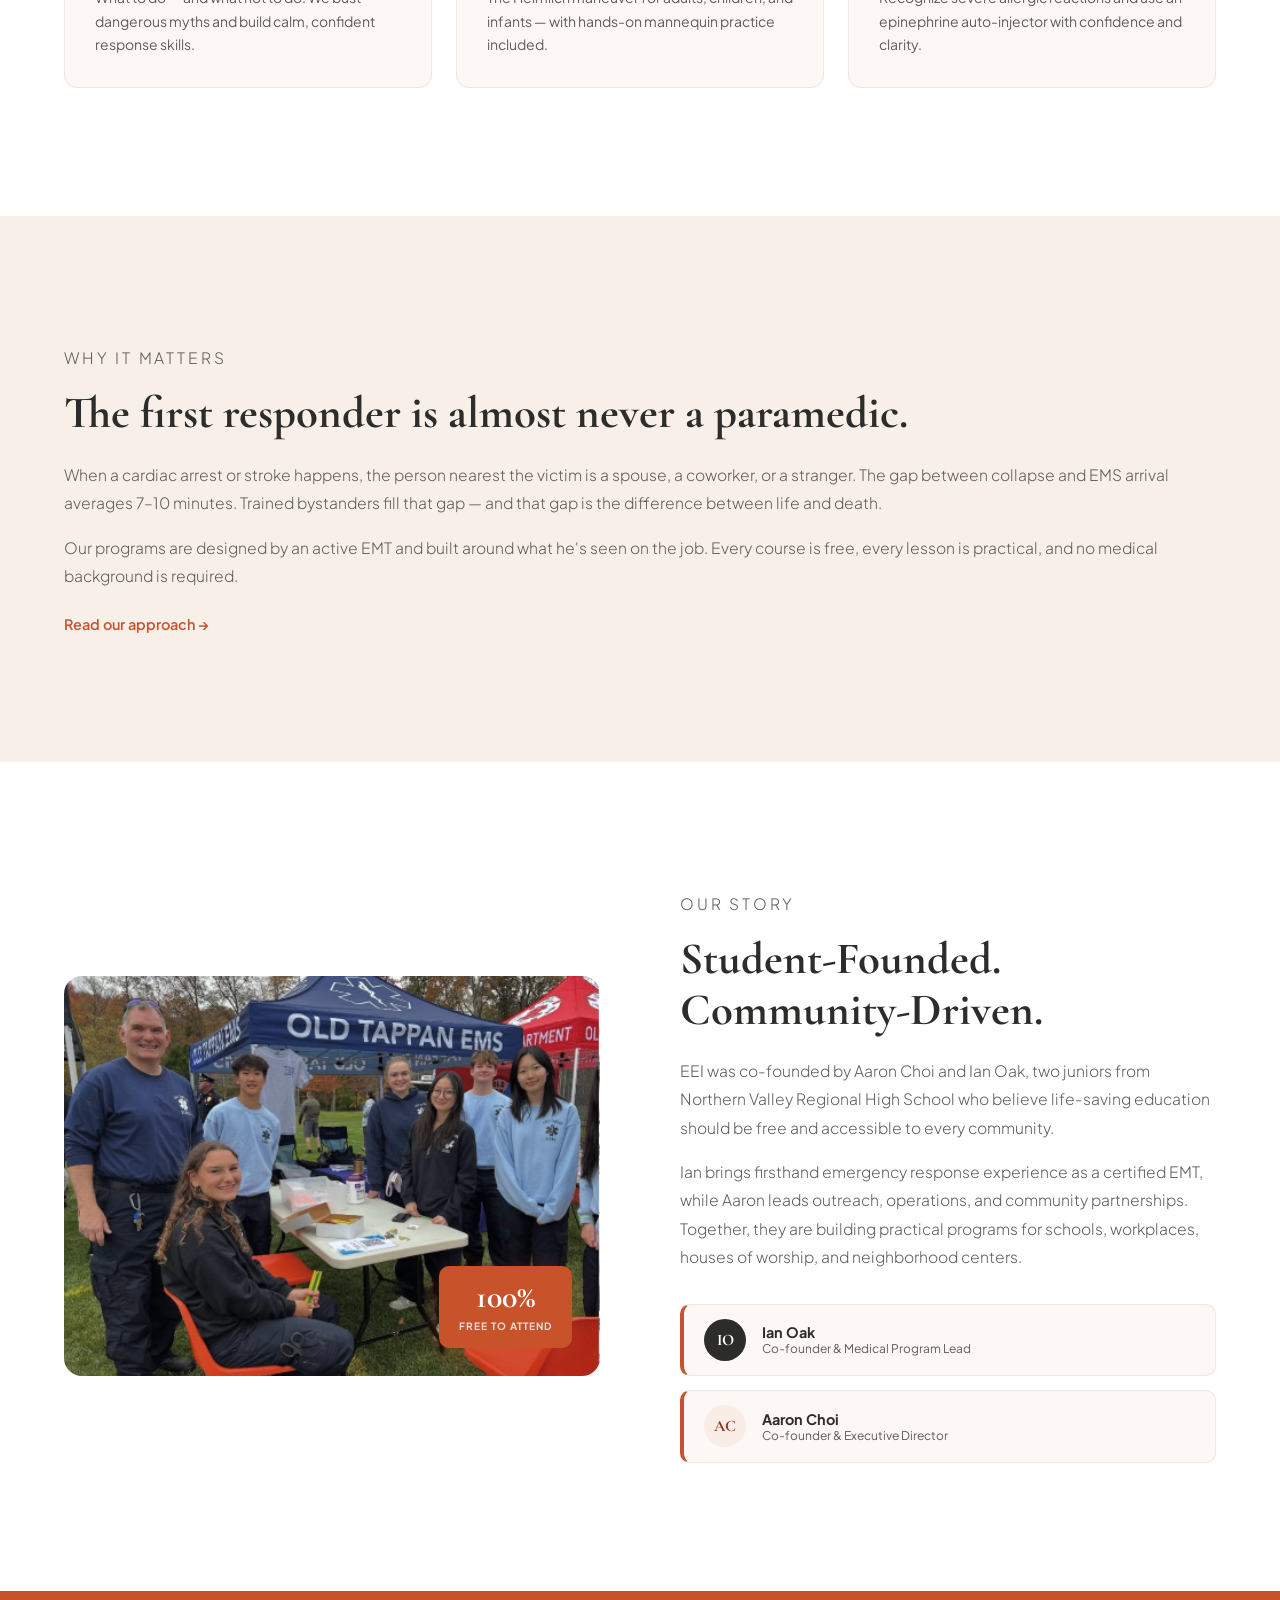
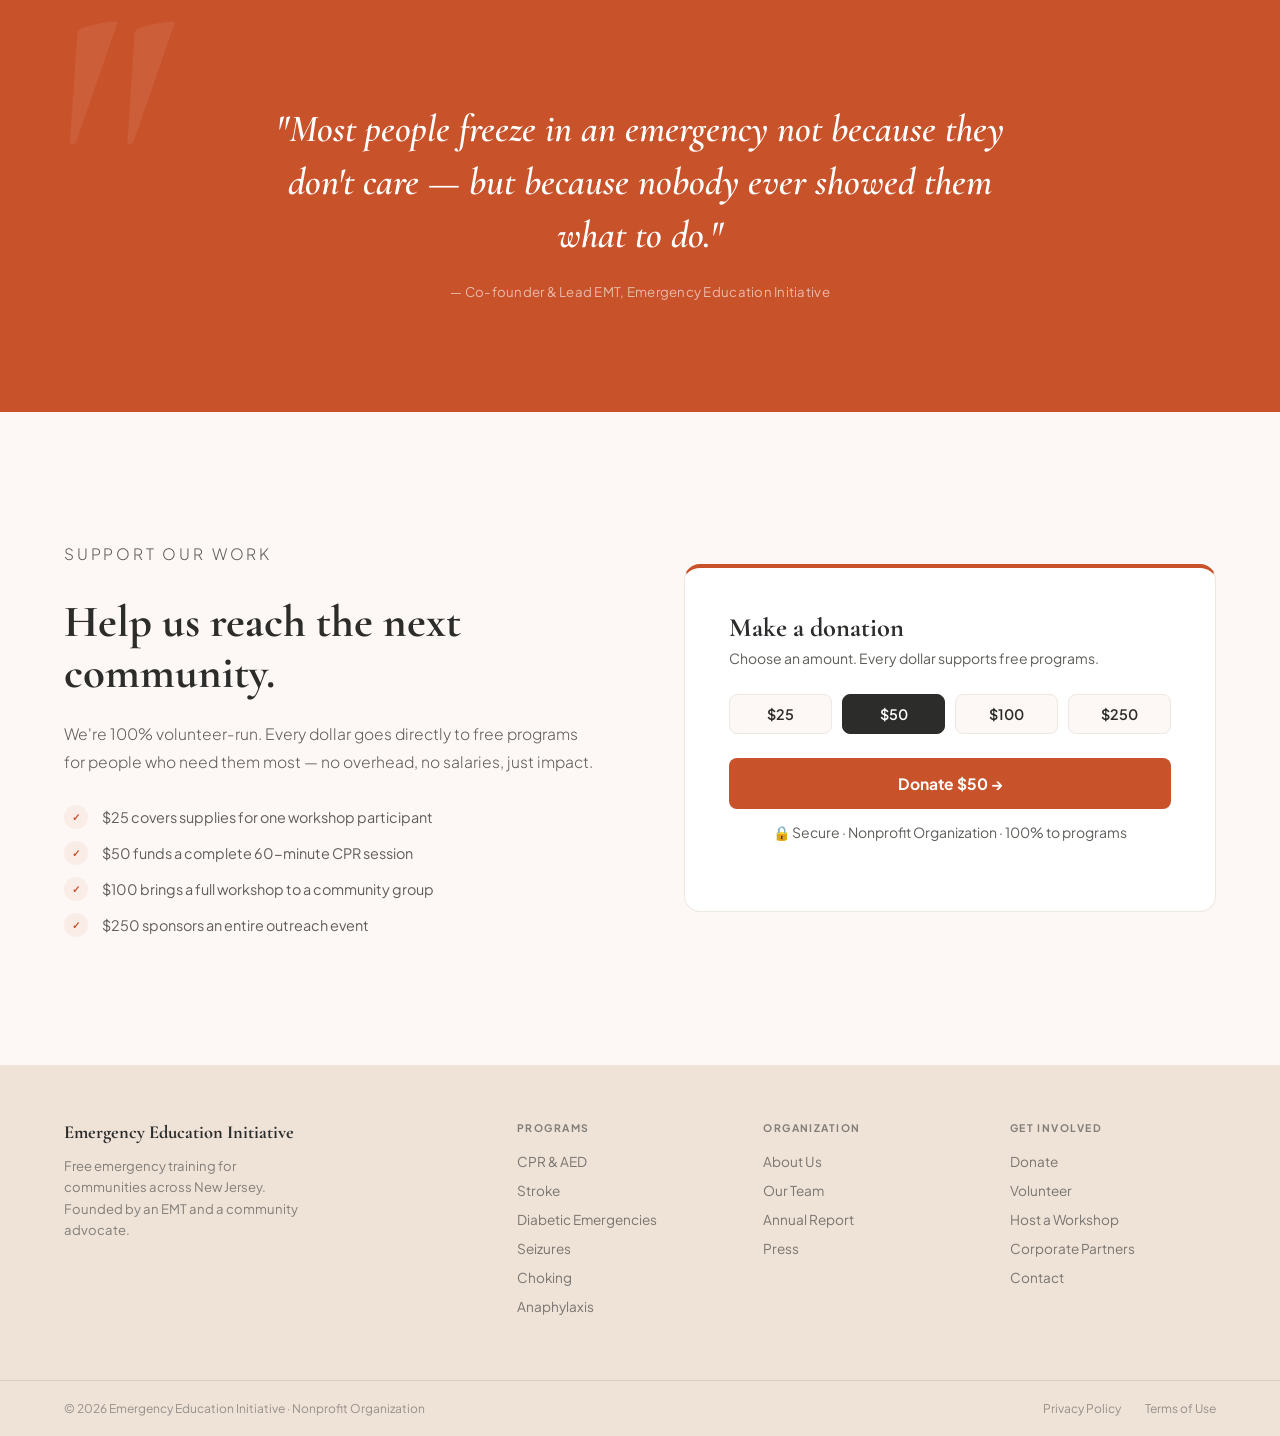
==== commit 239cc379: "Add a Home nav link back to index.html on every page Adds "Home" as the first item in the top nav ac" ====
--- a/index.html
+++ b/index.html
@@ -48,6 +48,7 @@
 .nav-links{display:flex;gap:2.25rem;list-style:none}
 .nav-links a{font-size:.82rem;font-weight:500;color:var(--slate-mid);text-decoration:none;transition:color .2s}
 .nav-links a:hover{color:var(--slate)}
+.nav-links a.active{color:var(--coral);font-weight:600}
 .nav-actions{display:flex;gap:.75rem;align-items:center}
 .btn-ghost-nav{font-size:.82rem;font-weight:600;color:var(--slate);background:none;border:1.5px solid var(--border-strong);padding:.5rem 1.15rem;cursor:pointer;border-radius:999px;transition:all .2s;text-decoration:none}
 .btn-ghost-nav:hover{border-color:var(--slate-mid)}
@@ -190,6 +191,7 @@
   </a>
   <button class="nav-toggle" aria-label="Toggle menu" aria-expanded="false"><span></span><span></span><span></span></button>
   <ul class="nav-links">
+    <li><a href="index.html" class="active">Home</a></li>
     <li><a href="programs.html">Programs</a></li>
     <li><a href="about.html">About Us</a></li>
     <li><a href="events.html">Events</a></li>
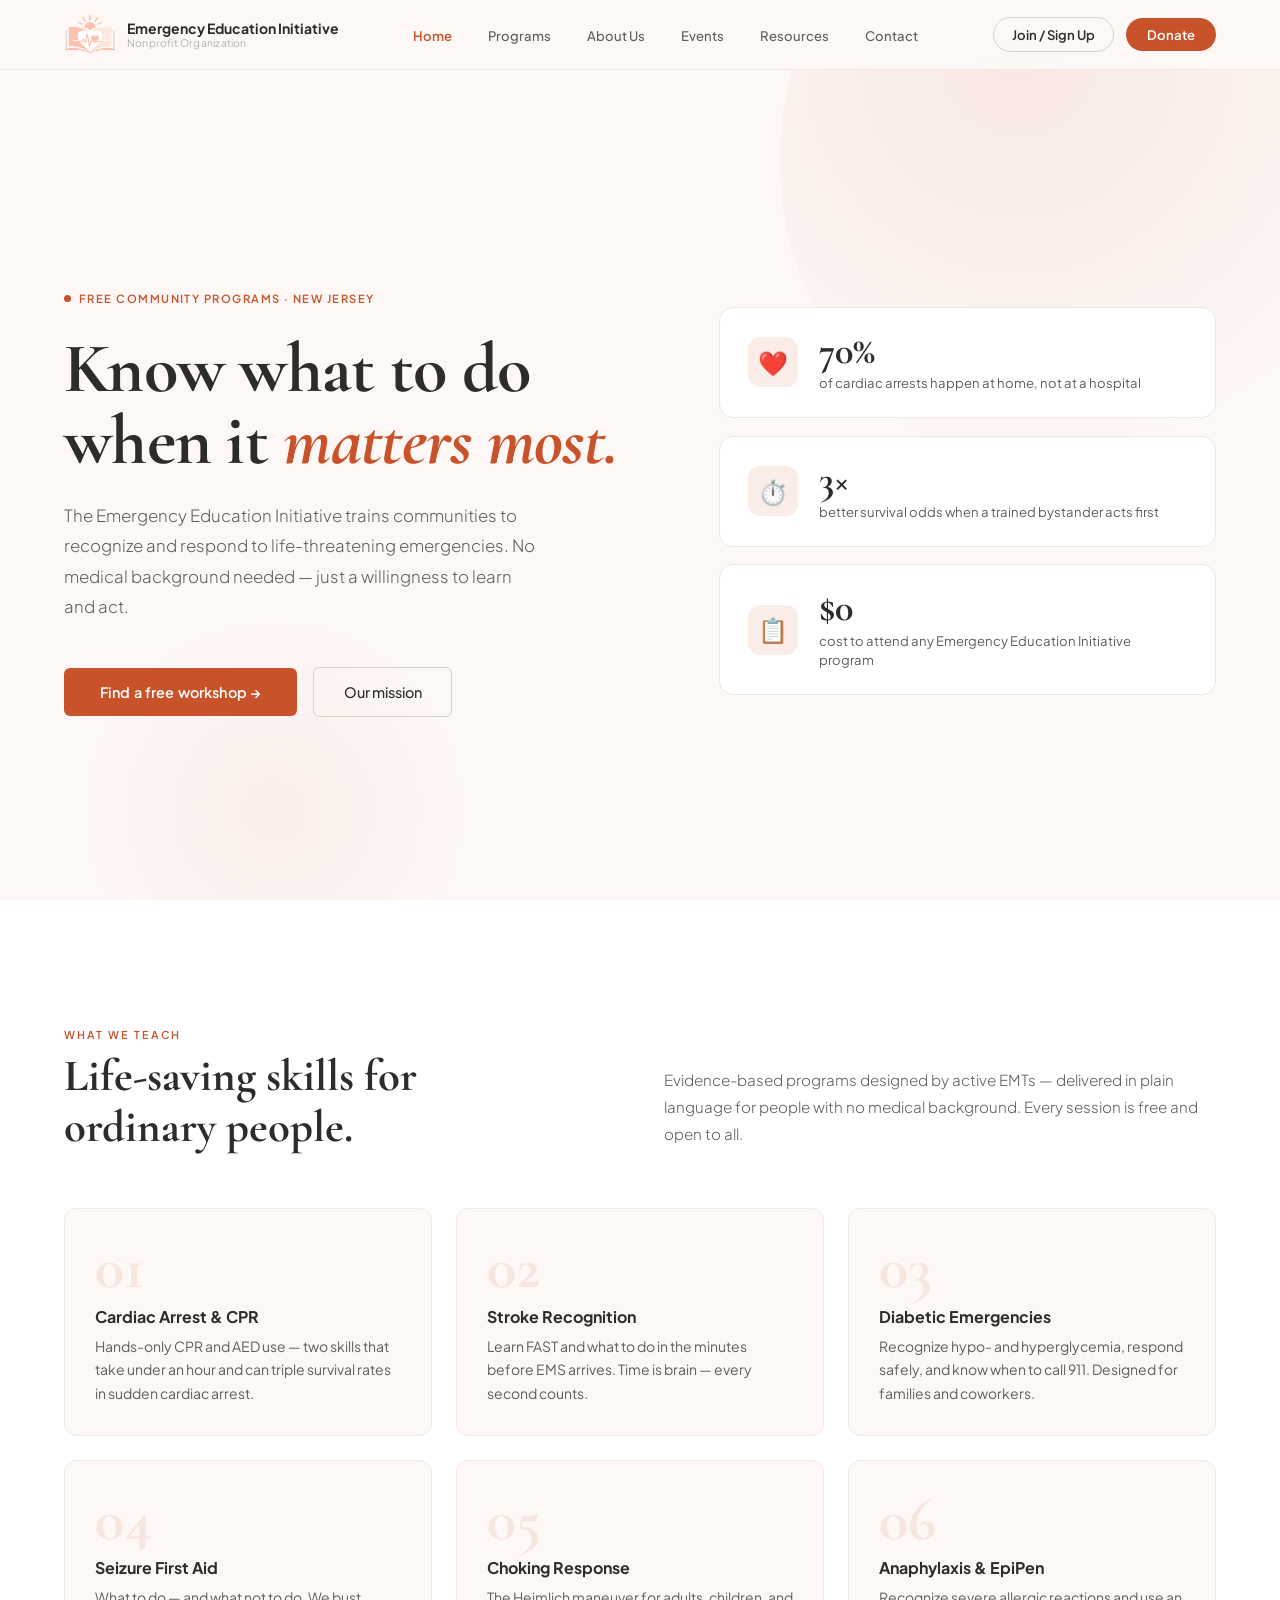
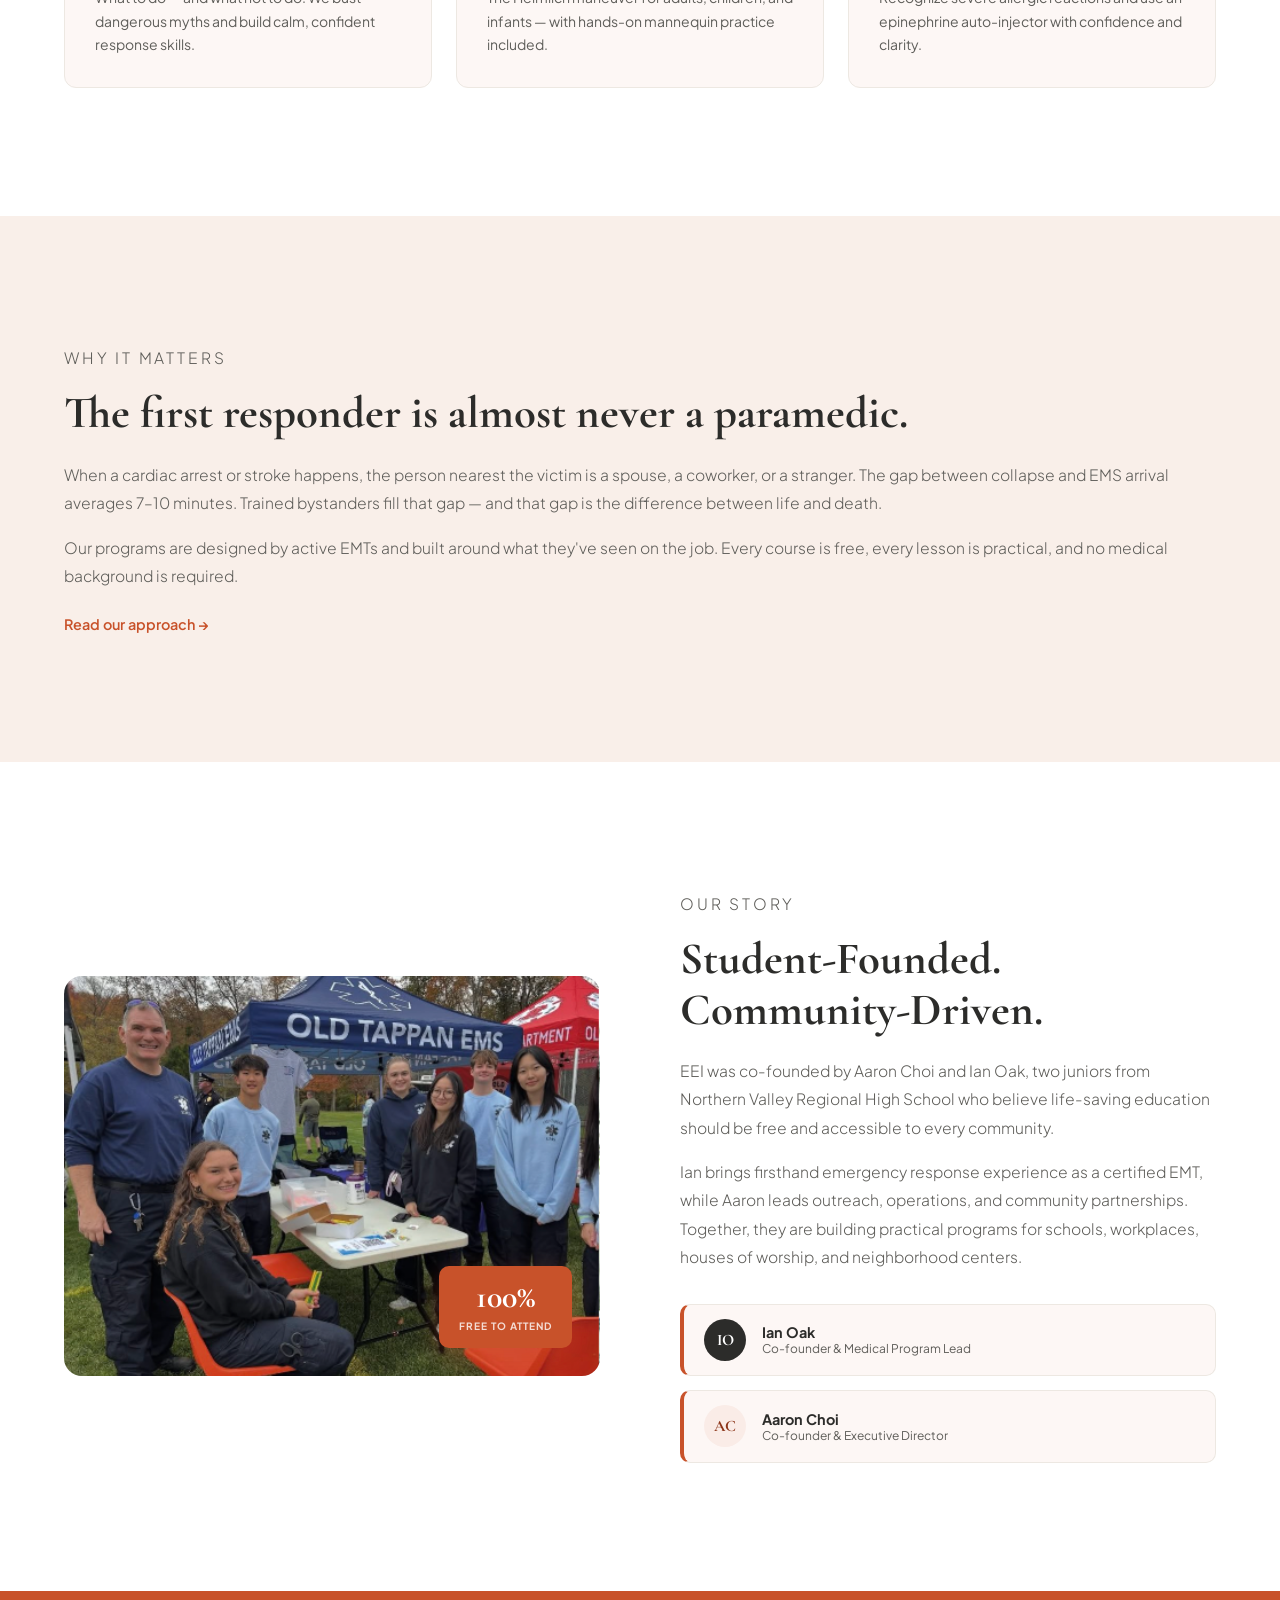
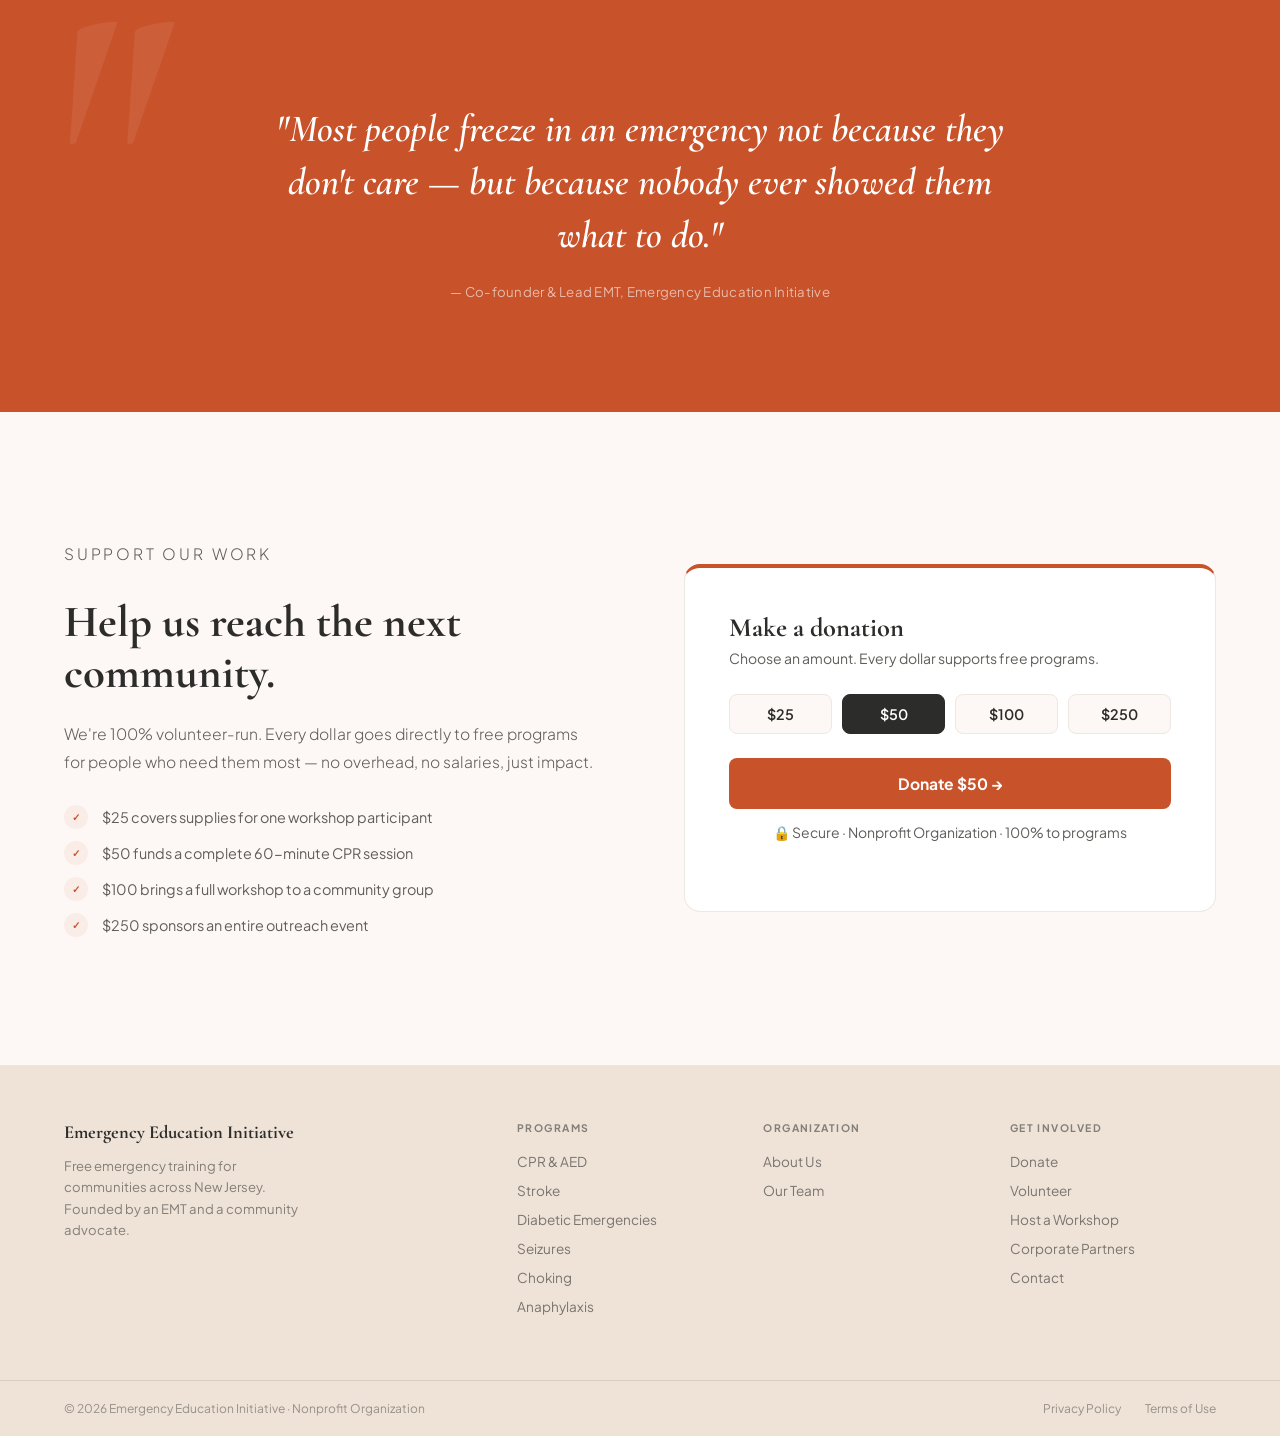
==== commit 33043d06: "Remove LinkedIn/footer clutter, pluralize EMT copy, bump org-types stat - contact.html: remove the L" ====
--- a/index.html
+++ b/index.html
@@ -249,7 +249,7 @@
       <p class="section-eyebrow">What we teach</p>
       <h2 class="section-h2">Life-saving skills for<br>ordinary people.</h2>
     </div>
-    <p class="programs-header-right">Evidence-based programs designed by an active EMT — delivered in plain language for people with no medical background. Every session is free and open to all.</p>
+    <p class="programs-header-right">Evidence-based programs designed by active EMTs — delivered in plain language for people with no medical background. Every session is free and open to all.</p>
   </div>
   <div class="prog-grid">
     <div class="prog-card"><div class="prog-card-num">01</div><h3>Cardiac Arrest &amp; CPR</h3><p>Hands-only CPR and AED use — two skills that take under an hour and can triple survival rates in sudden cardiac arrest.</p></div>
@@ -266,7 +266,7 @@
     <p class="section-eyebrow">Why it matters</p>
     <h2>The first responder is almost never a paramedic.</h2>
     <p>When a cardiac arrest or stroke happens, the person nearest the victim is a spouse, a coworker, or a stranger. The gap between collapse and EMS arrival averages 7–10 minutes. Trained bystanders fill that gap — and that gap is the difference between life and death.</p>
-    <p>Our programs are designed by an active EMT and built around what he's seen on the job. Every course is free, every lesson is practical, and no medical background is required.</p>
+    <p>Our programs are designed by active EMTs and built around what they've seen on the job. Every course is free, every lesson is practical, and no medical background is required.</p>
     <a href="about.html" class="learn-link">Read our approach →</a>
   </div>
   <div class="why-right hidden-until-ready">
@@ -350,8 +350,6 @@
         <li><a href="about.html">About Us</a></li>
         <li><a href="about.html">Our Team</a></li>
         <li class="hidden-until-ready"><a href="about.html#partners">Partners</a></li>
-        <li><a href="#">Annual Report</a></li>
-        <li><a href="#">Press</a></li>
       </ul>
     </div>
     <div class="footer-col">
